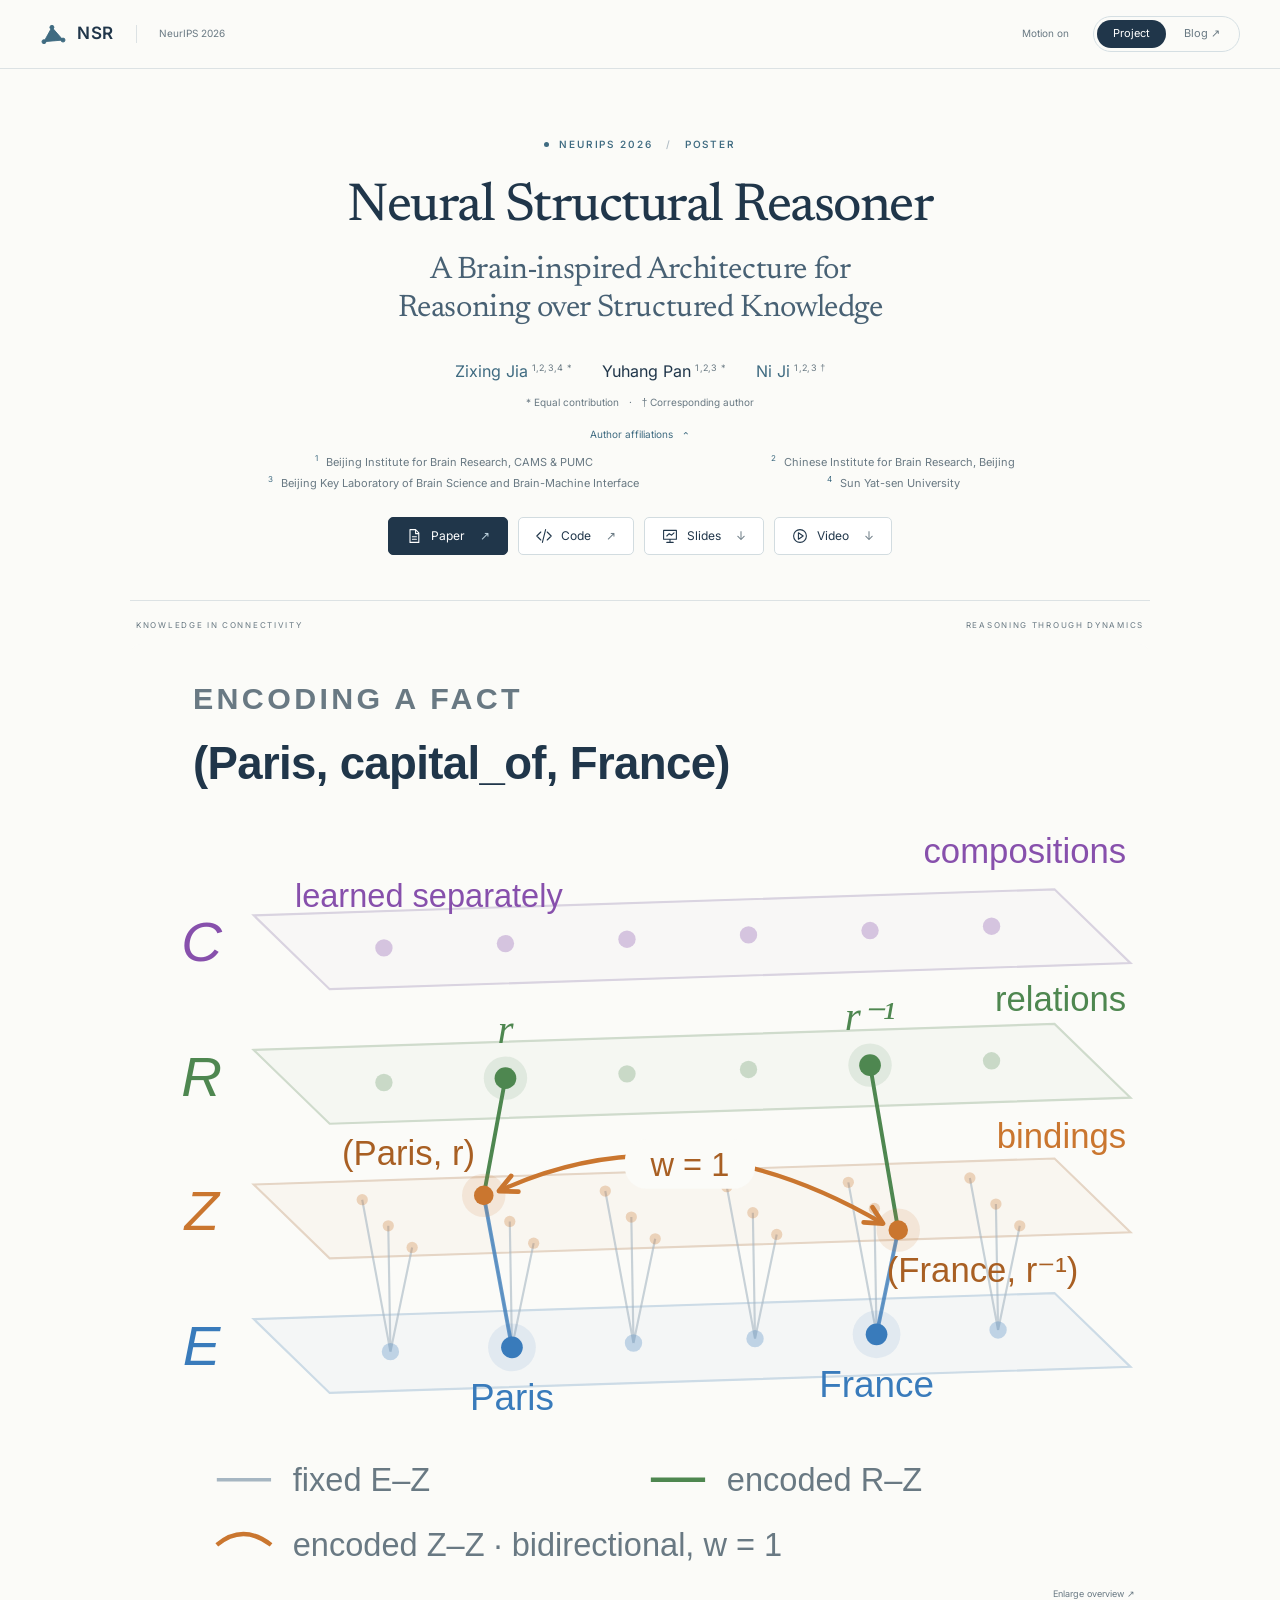
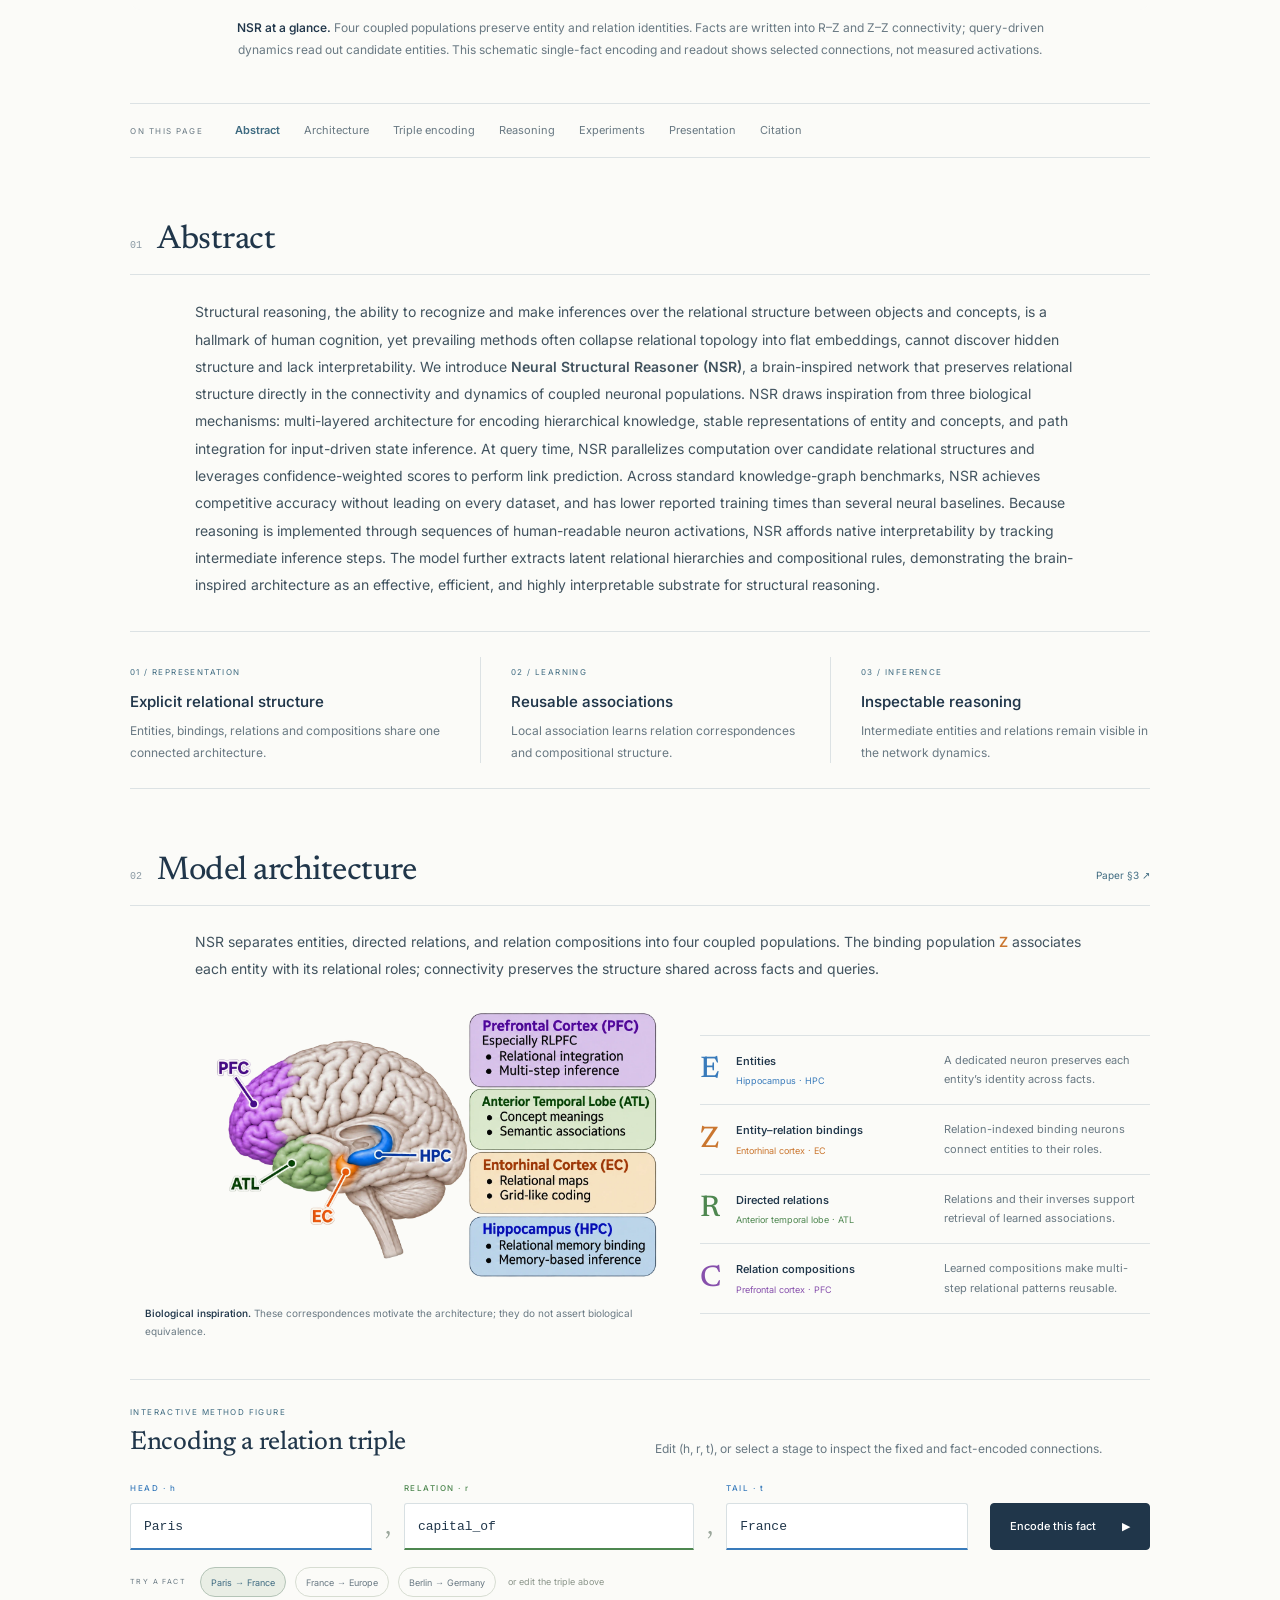
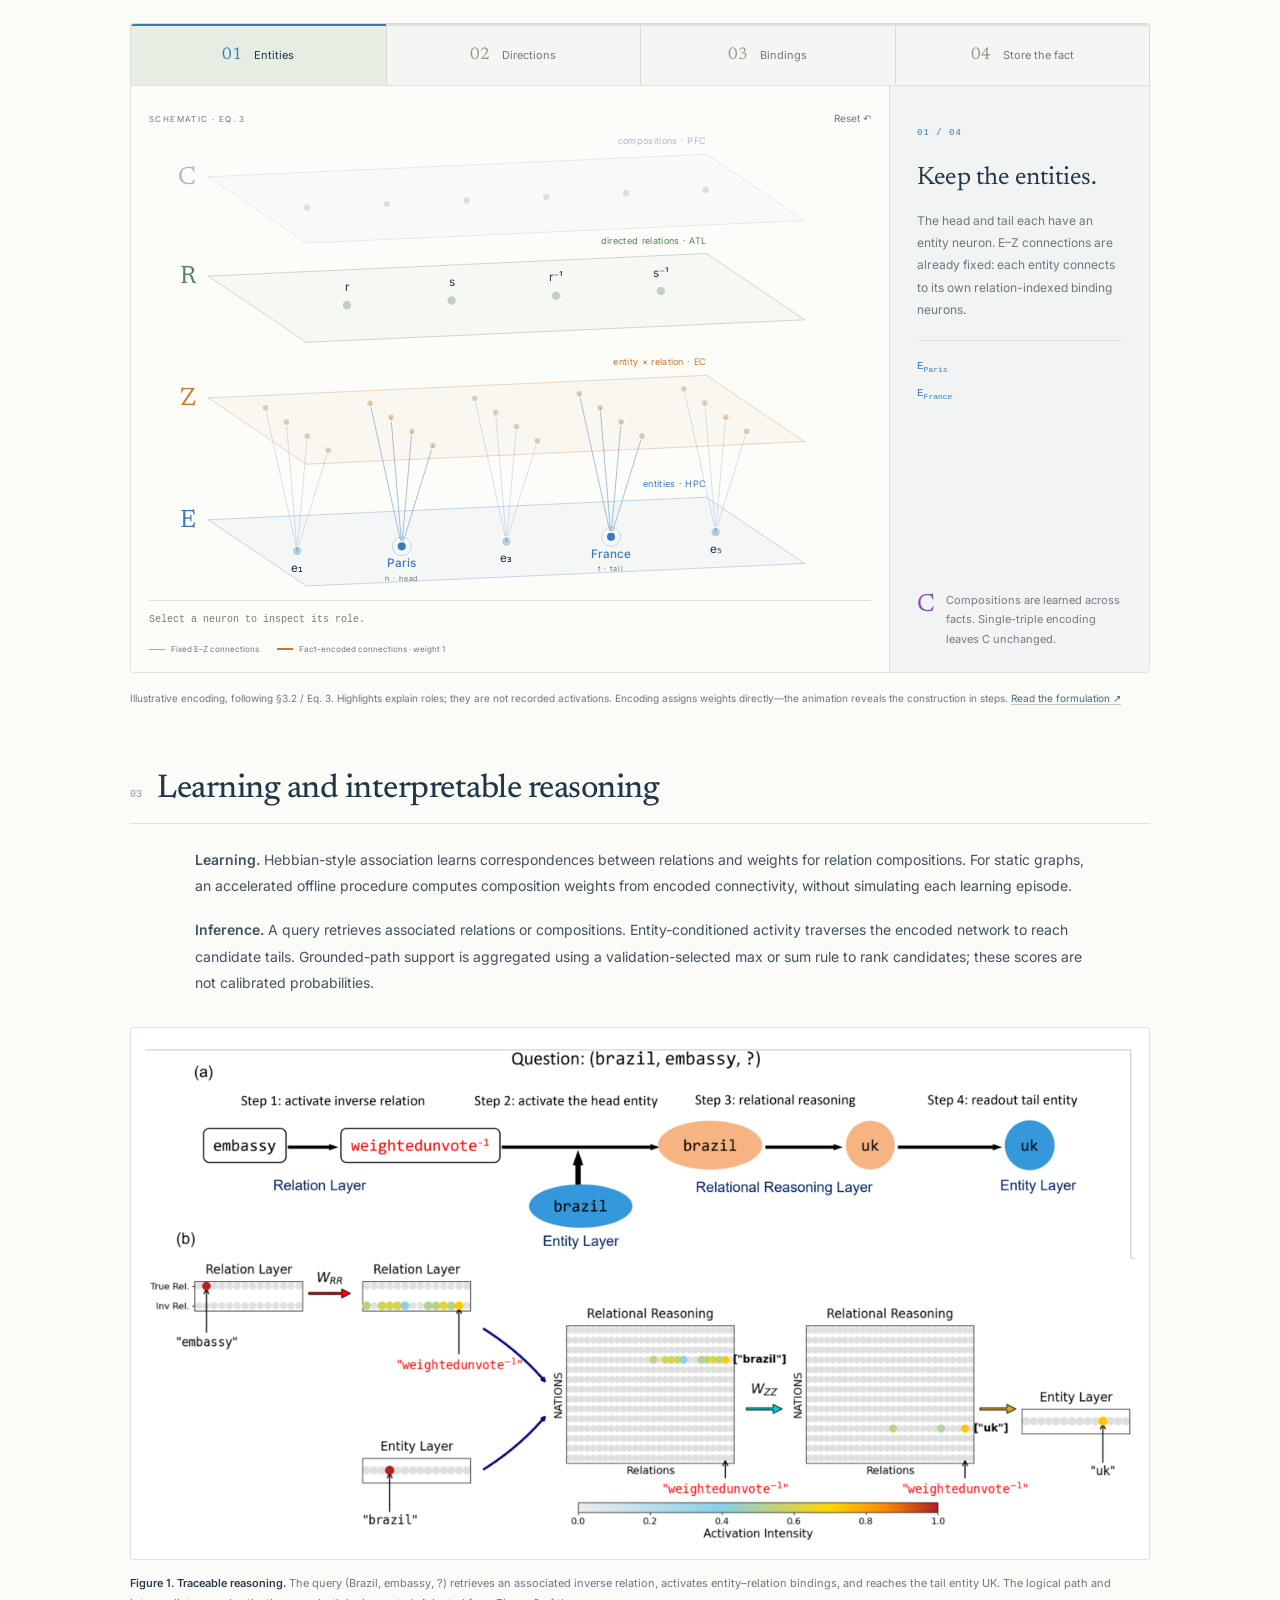
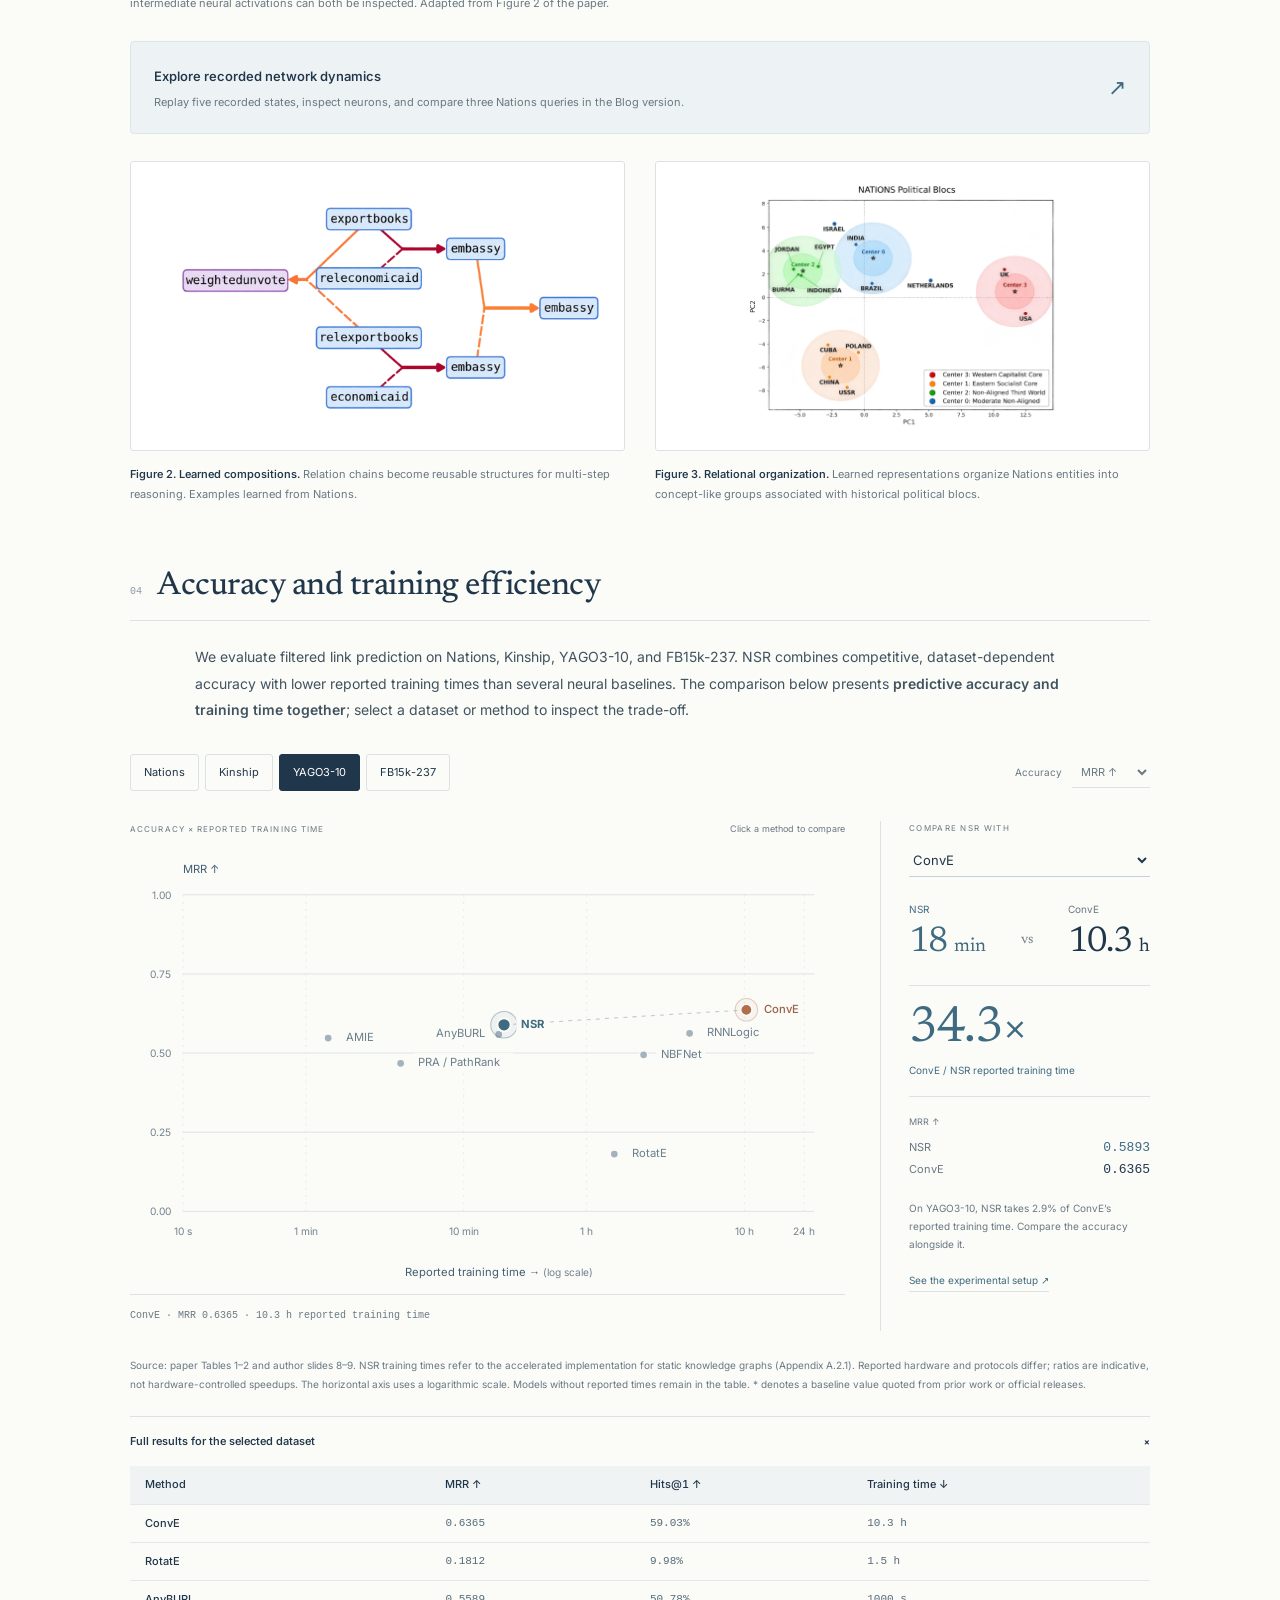
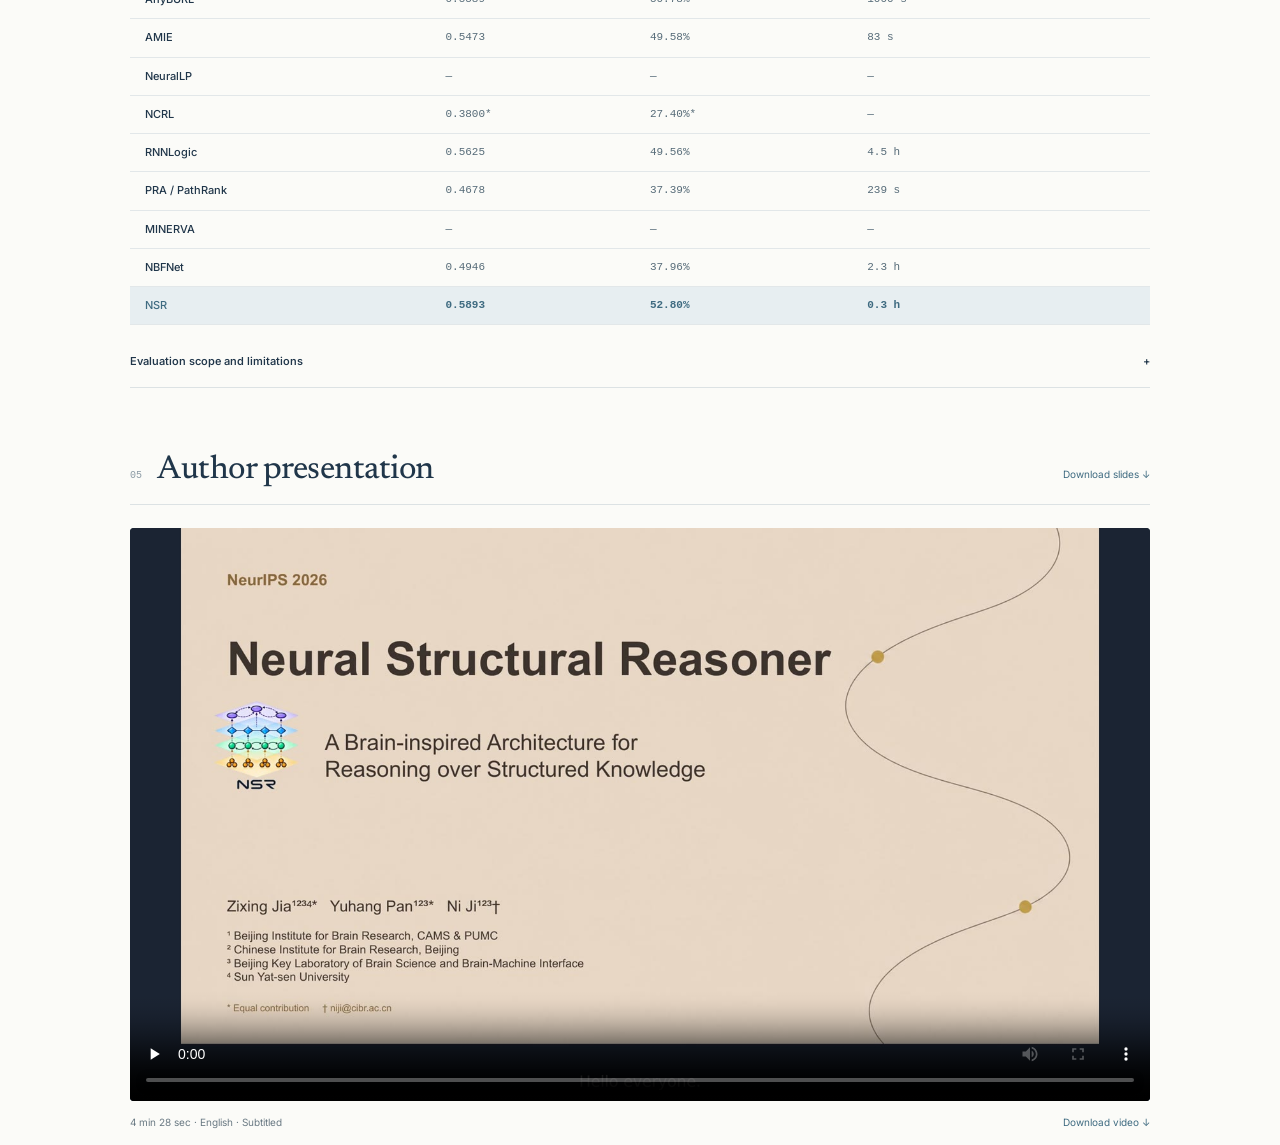
==== project/index.html @ c3fb1a45 "Add academic Project version alongside interactive Blog" ====
<!doctype html>
<html lang="en">
<head>
  <meta charset="utf-8">
  <meta name="viewport" content="width=device-width, initial-scale=1">
  <meta name="theme-color" content="#fbfbf8">
  <title>Neural Structural Reasoner | NeurIPS 2026</title>
  <meta name="description" content="NSR: a brain-inspired architecture for reasoning over structured knowledge. Explicit relational connectivity, interpretable neural dynamics, and efficient learning. NeurIPS 2026.">
  <link rel="canonical" href="https://horserunningwild.github.io/NSR/project/">
  <meta property="og:title" content="Neural Structural Reasoner | NeurIPS 2026">
  <meta property="og:description" content="A brain-inspired architecture for reasoning over structured knowledge. Paper, method, experiments, and an interactive encoding demonstration.">
  <meta property="og:url" content="https://horserunningwild.github.io/NSR/project/">
  <meta property="og:type" content="website">
  <meta property="og:image" content="https://horserunningwild.github.io/NSR/assets/social.png">
  <meta name="twitter:card" content="summary_large_image">
  <meta name="citation_title" content="Neural Structural Reasoner: A Brain-inspired Architecture for Reasoning over Structured Knowledge">
  <meta name="citation_author" content="Jia, Zixing"><meta name="citation_author" content="Pan, Yuhang"><meta name="citation_author" content="Ji, Ni">
  <meta name="citation_publication_date" content="2026"><meta name="citation_pdf_url" content="https://arxiv.org/pdf/2609.36620">
  <link rel="icon" href="../assets/favicon.svg" type="image/svg+xml">
  <link rel="preload" href="../assets/newsreader-latin.woff2" as="font" type="font/woff2" crossorigin>
  <link rel="stylesheet" href="../encoding.css?v=20261114-1">
  <link rel="stylesheet" href="project.css?v=20261114-3">
  <script defer src="project.js?v=20261114-3"></script>
  <script defer src="../encoding.js?v=20261114-1"></script>
  <script defer src="../benchmarks.js?v=20261114-3"></script>
</head>
<body>
  <a class="skip-link" href="#abstract">Skip to content</a>
  <header class="topbar"><div class="topbar-inner">
    <a class="wordmark" href="#top" aria-label="NSR project — back to top"><svg viewBox="0 0 34 28" aria-hidden="true"><path d="M5 23L15 5L29 21L5 23M15 5L18 22"/><circle cx="5" cy="23" r="2.5"/><circle cx="15" cy="5" r="2.5"/><circle cx="29" cy="21" r="2.5"/></svg>NSR<span>NeurIPS 2026</span></a>
    <div class="topbar-right"><button type="button" id="motion-toggle" aria-pressed="false" aria-label="Pause demonstration autoplay">Motion on</button><nav class="version-switch" aria-label="Page version"><a href="./" aria-current="page">Project</a><a href="../">Blog ↗</a></nav></div>
  </div></header>
  <main id="top" class="paper">
    <section class="paper-header" aria-labelledby="paper-title">
      <p class="venue"><span class="venue-dot"></span> NEURIPS 2026 <span class="venue-divider">/</span> POSTER</p>
      <h1 id="paper-title">Neural Structural Reasoner<span>A Brain-inspired Architecture for<br class="desktop-break"> Reasoning over Structured Knowledge</span></h1>
      <div class="authors"><a href="https://horserunningwild.github.io/" target="_blank" rel="noopener">Zixing Jia<sup>1,2,3,4 *</sup></a><span>Yuhang Pan<sup>1,2,3 *</sup></span><a href="https://cibr.ac.cn/teamDetail/cibrTeamteam/7eaf96c5b298444b84328680fb1b7a15/Ni%20Ji" target="_blank" rel="noopener">Ni Ji<sup>1,2,3 †</sup></a></div>
      <p class="author-notes">* Equal contribution <span>·</span> † Corresponding author</p>
      <details class="affiliations" open><summary>Author affiliations <span aria-hidden="true">⌄</span></summary><div class="affiliation-list"><p><sup>1</sup> Beijing Institute for Brain Research, CAMS &amp; PUMC</p><p><sup>2</sup> Chinese Institute for Brain Research, Beijing</p><p><sup>3</sup> Beijing Key Laboratory of Brain Science and Brain-Machine Interface</p><p><sup>4</sup> Sun Yat-sen University</p></div></details>
      <div class="paper-resources"><a class="resource primary" href="https://arxiv.org/abs/2609.36620" target="_blank" rel="noopener"><svg viewBox="0 0 20 20" aria-hidden="true"><path d="M5 2h7l4 4v12H5zM12 2v5h4M8 11h5M8 14h5"/></svg>Paper <span>↗</span></a><a class="resource" href="https://github.com/navbrainlab/Neural-Structural-Reasoner-NSR" target="_blank" rel="noopener"><svg viewBox="0 0 20 20" aria-hidden="true"><path d="M6 5l-5 5 5 5M14 5l5 5-5 5M12 2L8 18"/></svg>Code <span>↗</span></a><a class="resource" href="../assets/neurips-slides.pptx" download><svg viewBox="0 0 20 20" aria-hidden="true"><path d="M2 3h16v11H2zM10 14v4M6 18h8M6 10l3-3 3 2 3-3"/></svg>Slides <span>↓</span></a><a class="resource" href="#presentation"><svg viewBox="0 0 20 20" aria-hidden="true"><circle cx="10" cy="10" r="8"/><path d="M8 6l6 4-6 4z"/></svg>Video <span>↓</span></a></div>
    </section>
    <figure class="overview-figure"><div class="overview-heading"><span>KNOWLEDGE IN CONNECTIVITY</span><span>REASONING THROUGH DYNAMICS</span></div><a class="overview-enlarge" href="overview.svg" data-figure="overview.svg" data-caption="NSR overview · Schematic single-fact encoding and readout" aria-label="Enlarge the NSR overview"><picture><source media="(max-width:560px)" srcset="overview-mobile.svg" width="470" height="445"><img src="overview.svg" width="1080" height="428" alt="NSR overview: a relation triple is encoded as connections between entity–relation bindings; four neural populations support learning and query-driven reasoning."></picture><span aria-hidden="true">Enlarge overview ↗</span></a><figcaption><b>NSR at a glance.</b> Four coupled populations preserve entity and relation identities. Facts are written into R–Z and Z–Z connectivity; query-driven dynamics read out candidate entities. This schematic single-fact encoding and readout shows selected connections, not measured activations.</figcaption></figure>
    <nav class="contents" aria-label="On this page"><span>ON THIS PAGE</span><a href="#abstract">Abstract</a><a href="#method">Architecture</a><a href="#encoding">Triple encoding</a><a href="#reasoning">Reasoning</a><a href="#results">Experiments</a><a href="#presentation">Presentation</a><a href="#citation">Citation</a></nav>
    <section id="abstract" class="paper-section abstract-section" aria-labelledby="abstract-title"><div class="section-heading"><span>01</span><h2 id="abstract-title">Abstract</h2></div><div class="prose abstract-text"><p>Structural reasoning, the ability to recognize and make inferences over the relational structure between objects and concepts, is a hallmark of human cognition, yet prevailing methods often collapse relational topology into flat embeddings, cannot discover hidden structure and lack interpretability. We introduce <strong>Neural Structural Reasoner (NSR)</strong>, a brain-inspired network that preserves relational structure directly in the connectivity and dynamics of coupled neuronal populations. NSR draws inspiration from three biological mechanisms: multi-layered architecture for encoding hierarchical knowledge, stable representations of entity and concepts, and path integration for input-driven state inference. At query time, NSR parallelizes computation over candidate relational structures and leverages confidence-weighted scores to perform link prediction. Across standard knowledge-graph benchmarks, NSR achieves competitive accuracy without leading on every dataset, and has lower reported training times than several neural baselines. Because reasoning is implemented through sequences of human-readable neuron activations, NSR affords native interpretability by tracking intermediate inference steps. The model further extracts latent relational hierarchies and compositional rules, demonstrating the brain-inspired architecture as an effective, efficient, and highly interpretable substrate for structural reasoning.</p></div>
    <div class="contributions"><div><span>01 / REPRESENTATION</span><h3>Explicit relational structure</h3><p>Entities, bindings, relations and compositions share one connected architecture.</p></div><div><span>02 / LEARNING</span><h3>Reusable associations</h3><p>Local association learns relation correspondences and compositional structure.</p></div><div><span>03 / INFERENCE</span><h3>Inspectable reasoning</h3><p>Intermediate entities and relations remain visible in the network dynamics.</p></div></div></section>
    <section id="method" class="paper-section" aria-labelledby="method-title"><div class="section-heading"><span>02</span><h2 id="method-title">Model architecture</h2><a class="section-reference" href="https://arxiv.org/abs/2609.36620" target="_blank" rel="noopener">Paper §3 ↗</a></div><div class="prose"><p>NSR separates entities, directed relations, and relation compositions into four coupled populations. The binding population <span class="pop-inline z">Z</span> associates each entity with its relational roles; connectivity preserves the structure shared across facts and queries.</p></div>
    <div class="architecture-overview"><figure class="brain-figure"><img src="../assets/brain-regions.webp?v=20261114-2" alt="Brain regions inspiring NSR: PFC, ATL, EC and HPC, with their roles in integration, semantic associations, relational maps and relational memory." width="1725" height="912" loading="lazy"><figcaption><b>Biological inspiration.</b> These correspondences motivate the architecture; they do not assert biological equivalence.</figcaption></figure><dl class="populations"><div class="population e"><dt><b>E</b><span>Entities<small>Hippocampus · HPC</small></span></dt><dd>A dedicated neuron preserves each entity’s identity across facts.</dd></div><div class="population z"><dt><b>Z</b><span>Entity–relation bindings<small>Entorhinal cortex · EC</small></span></dt><dd>Relation-indexed binding neurons connect entities to their roles.</dd></div><div class="population r"><dt><b>R</b><span>Directed relations<small>Anterior temporal lobe · ATL</small></span></dt><dd>Relations and their inverses support retrieval of learned associations.</dd></div><div class="population c"><dt><b>C</b><span>Relation compositions<small>Prefrontal cortex · PFC</small></span></dt><dd>Learned compositions make multi-step relational patterns reusable.</dd></div></dl></div>
      <div class="encoding-lab" id="encoding" role="region" aria-labelledby="encoding-title">
        <div class="encoding-heading"><div><span class="eyebrow">INTERACTIVE METHOD FIGURE</span><h3 id="encoding-title">Encoding a relation triple</h3></div><p>Edit (h, r, t), or select a stage to inspect the fixed and fact-encoded connections.</p></div>
        <form id="encoding-form" class="encoding-form">
          <div class="encoding-triple-inputs"><label for="encoding-head"><span>HEAD · h</span><input id="encoding-head" name="head" value="Paris" maxlength="28" required autocomplete="off" spellcheck="false"></label><span class="encoding-comma" aria-hidden="true">,</span><label for="encoding-relation"><span>RELATION · r</span><input id="encoding-relation" name="relation" value="capital_of" maxlength="28" required autocomplete="off" spellcheck="false"></label><span class="encoding-comma" aria-hidden="true">,</span><label for="encoding-tail"><span>TAIL · t</span><input id="encoding-tail" name="tail" value="France" maxlength="28" required autocomplete="off" spellcheck="false"></label></div>
          <button type="submit" id="encoding-play" class="button primary">Encode this fact <span aria-hidden="true">▶</span></button>
        </form>
        <div class="encoding-examples"><span>TRY A FACT</span><button type="button" data-encoding-example="0" aria-pressed="true">Paris → France</button><button type="button" data-encoding-example="1" aria-pressed="false">France → Europe</button><button type="button" data-encoding-example="2" aria-pressed="false">Berlin → Germany</button><span class="encoding-example-note">or edit the triple above</span></div>
        <div class="encoding-steps" role="group" aria-label="Encoding stages"><button type="button" data-encoding-step="0" aria-current="step"><span>01</span>Entities</button><button type="button" data-encoding-step="1"><span>02</span>Directions</button><button type="button" data-encoding-step="2"><span>03</span>Bindings</button><button type="button" data-encoding-step="3"><span>04</span>Store the fact</button></div>
        <div class="encoding-workspace">
          <div class="encoding-figure">
            <div class="encoding-figure-top"><span>SCHEMATIC · EQ. 3</span><button type="button" id="encoding-reset" aria-label="Reset the triple encoding demonstration">Reset ↶</button></div>
            <svg id="encoding-svg" viewBox="0 0 800 500" role="group" aria-label="An illustrative NSR circuit encoding a triple across E, R and Z. Select a node to inspect its role."></svg>
            <div class="encoding-inspector" id="encoding-inspector" role="status">Select a neuron to inspect its role.</div>
            <div class="encoding-legend"><span><i class="encoding-line fixed"></i>Fixed E–Z connections</span><span><i class="encoding-line written"></i>Fact-encoded connections · weight 1</span></div>
          </div>
          <div class="encoding-story">
            <div class="encoding-narration" aria-live="polite" aria-atomic="true"><span class="encoding-step-number" id="encoding-number">01 / 04</span><h4 id="encoding-step-title">Keep the entities.</h4><p id="encoding-description">The head and tail each have an entity neuron. E–Z connections are already fixed: each entity connects to its own relation-indexed binding neurons.</p><div class="encoding-notation" id="encoding-notation"></div></div>
            <div class="encoding-receipt" id="encoding-receipt"><span class="small-label">THE SAME FACT, IN REVERSE</span><p id="encoding-inverse"></p><small>r⁻¹ is the inverse direction of r.</small></div>
            <p class="encoding-c-note"><b>C</b><span>Compositions are learned across facts. Single-triple encoding leaves C unchanged.</span></p>
          </div>
        </div>
        <p class="encoding-footnote">Illustrative encoding, following §3.2 / Eq. 3. Highlights explain roles; they are not recorded activations. Encoding assigns weights directly—the animation reveals the construction in steps. <a href="https://arxiv.org/abs/2609.36620" target="_blank" rel="noopener">Read the formulation ↗</a></p>
      </div>
    </section>
    <section id="reasoning" class="paper-section" aria-labelledby="reasoning-title"><div class="section-heading"><span>03</span><h2 id="reasoning-title">Learning and interpretable reasoning</h2></div><div class="prose"><p><strong>Learning.</strong> Hebbian-style association learns correspondences between relations and weights for relation compositions. For static graphs, an accelerated offline procedure computes composition weights from encoded connectivity, without simulating each learning episode.</p><p><strong>Inference.</strong> A query retrieves associated relations or compositions. Entity-conditioned activity traverses the encoded network to reach candidate tails. Grounded-path support is aggregated using a validation-selected max or sum rule to rank candidates; these scores are not calibrated probabilities.</p></div>
    <figure class="research-figure"><a class="figure-enlarge" href="../assets/paper-reasoning.png" data-figure="../assets/paper-reasoning.png" data-caption="Traceable reasoning in NSR · Figure 2 of the paper" aria-label="Enlarge the traceable reasoning figure"><img src="../assets/paper-reasoning.png" alt="Query Brazil, embassy, unknown: relation activity retrieves weightedunvote inverse; the Brazil entity activates bindings, activity propagates through Z, and the UK entity is read out. The figure shows the logical path and neuronal activations." width="1188" height="604" loading="lazy"><span aria-hidden="true">Enlarge ↗</span></a><figcaption><b>Figure 1. Traceable reasoning.</b> The query (Brazil, embassy, ?) retrieves an associated inverse relation, activates entity–relation bindings, and reaches the tail entity UK. The logical path and intermediate neural activations can both be inspected. Adapted from Figure 2 of the paper.</figcaption></figure>
    <a class="demo-link" href="../#reasoning"><span><b>Explore recorded network dynamics</b><small>Replay five recorded states, inspect neurons, and compare three Nations queries in the Blog version.</small></span><span aria-hidden="true">↗</span></a>
    <div class="findings-grid"><figure class="research-figure"><a class="figure-enlarge" href="../assets/composition-rules.webp" data-figure="../assets/composition-rules.webp" data-caption="Learned relation compositions · Nations" aria-label="Enlarge learned relation compositions"><img src="../assets/composition-rules.webp" width="720" height="450" loading="lazy" alt="Learned Nations relation compositions involving exportbooks, releconomicaid, relexportbooks, economicaid and embassy."><span aria-hidden="true">Enlarge ↗</span></a><figcaption><b>Figure 2. Learned compositions.</b> Relation chains become reusable structures for multi-step reasoning. Examples learned from Nations.</figcaption></figure><figure class="research-figure"><a class="figure-enlarge" href="../assets/nations-clusters.webp" data-figure="../assets/nations-clusters.webp" data-caption="Learned relational organization · Nations" aria-label="Enlarge learned relational organization"><img src="../assets/nations-clusters.webp" width="720" height="450" loading="lazy" alt="Projection of learned Nations representations, with concept-like clusters associated with historical political blocs."><span aria-hidden="true">Enlarge ↗</span></a><figcaption><b>Figure 3. Relational organization.</b> Learned representations organize Nations entities into concept-like groups associated with historical political blocs.</figcaption></figure></div></section>
    <section id="results" class="paper-section" aria-labelledby="results-title"><div class="section-heading"><span>04</span><h2 id="results-title">Accuracy and training efficiency</h2></div><div class="prose"><p>We evaluate filtered link prediction on Nations, Kinship, YAGO3-10, and FB15k-237. NSR combines competitive, dataset-dependent accuracy with lower reported training times than several neural baselines. The comparison below presents <strong>predictive accuracy and training time together</strong>; select a dataset or method to inspect the trade-off.</p></div>
      <div class="results-toolbar"><div class="dataset-tabs" role="group" aria-label="Benchmark dataset"><button type="button" data-dataset="Nations" aria-pressed="false">Nations</button><button type="button" data-dataset="Kinship" aria-pressed="false">Kinship</button><button type="button" data-dataset="YAGO3-10" aria-pressed="true">YAGO3-10</button><button type="button" data-dataset="FB15k-237" aria-pressed="false">FB15k-237</button></div><label class="metric-label">Accuracy <select id="metric-select"><option value="mrr">MRR ↑</option><option value="hits">Hits@1 ↑</option></select></label></div>
      <div class="efficiency-layout">
        <div class="efficiency-plot">
          <div class="plot-heading"><span>ACCURACY × REPORTED TRAINING TIME</span><span>Click a method to compare</span></div>
          <div id="benchmark-chart" class="benchmark-chart"></div>
          <div class="plot-readout" id="plot-readout" aria-live="polite"></div>
        </div>
        <aside class="efficiency-summary">
          <label class="compare-label" for="compare-select">COMPARE NSR WITH <select id="compare-select"></select></label>
          <div id="comparison-summary" aria-live="polite">
            <div class="time-pair"><div><span>NSR</span><strong id="nsr-time">18 <small>min</small></strong></div><span class="time-versus">vs</span><div><span id="baseline-name">ConvE</span><strong id="baseline-time">10.3 <small>h</small></strong></div></div>
            <div class="time-ratio"><strong id="time-ratio">34.3×</strong><p id="ratio-description">shorter reported training time<br>than ConvE on YAGO3-10</p></div>
            <div class="accuracy-pair"><span id="accuracy-label">MRR ↑</span><p><b>NSR</b><strong id="nsr-accuracy">0.5893</strong></p><p><b id="comparison-name">ConvE</b><strong id="baseline-accuracy">0.6365</strong></p></div>
            <p class="comparison-context" id="result-context"></p>
          </div>
          <a class="text-link" href="https://arxiv.org/abs/2609.36620" target="_blank" rel="noopener">See the experimental setup ↗</a>
        </aside>
      </div>
      <p class="figure-note">Source: paper Tables 1–2 and author slides 8–9. NSR training times refer to the accelerated implementation for static knowledge graphs (Appendix A.2.1). Reported hardware and protocols differ; ratios are indicative, not hardware-controlled speedups. The horizontal axis uses a logarithmic scale. Models without reported times remain in the table. * denotes a baseline value quoted from prior work or official releases.</p>
      <details class="data-table-details" open><summary>Full results for the selected dataset <span aria-hidden="true">+</span></summary><div class="table-scroll" id="benchmark-table"></div></details>
    <details class="evaluation-notes"><summary>Evaluation scope and limitations <span aria-hidden="true">+</span></summary><p>NSR does not achieve the highest accuracy on these benchmarks, and its training time is not the lowest for every dataset or comparison. Evaluation uses discrete, symbolically specified knowledge graphs. Generalization to noisy, temporal, or perceptual inputs remains open; longer relation chains also pose scaling challenges. See the paper for experimental protocols, implementation details and limitations.</p></details></section>
    <section id="presentation" class="paper-section" aria-labelledby="presentation-title"><div class="section-heading"><span>05</span><h2 id="presentation-title">Author presentation</h2><a class="section-reference" href="../assets/neurips-slides.pptx" download>Download slides ↓</a></div><video id="author-video" controls playsinline preload="none" poster="../assets/talk-poster.jpg" aria-label="NeurIPS author talk in English with burned-in subtitles"><source src="../assets/author-talk.mp4" type='video/mp4; codecs="avc1.640028, mp4a.40.2"'><source src="../assets/author-talk.webm" type='video/webm; codecs="vp9, opus"'>Your browser does not support embedded video. <a href="../assets/author-talk.mp4">Download the author talk.</a></video><div class="video-caption"><span>4 min 28 sec · English · Subtitled</span><a href="../assets/author-talk.mp4" download>Download video ↓</a></div></section>
    <section id="citation" class="paper-section citation-section" aria-labelledby="citation-title"><div class="section-heading"><span>06</span><h2 id="citation-title">Citation</h2><button type="button" id="copy-citation">Copy BibTeX <span aria-hidden="true">⧉</span></button></div><pre id="citation-text">@misc{jia2026neuralstructuralreasoner,
  title={Neural Structural Reasoner: A Brain-inspired Architecture
         for Reasoning over Structured Knowledge},
  author={Zixing Jia and Yuhang Pan and Ni Ji},
  year={2026},
  eprint={2609.36620},
  archivePrefix={arXiv},
  primaryClass={cs.AI},
  url={https://arxiv.org/abs/2609.36620}
}</pre><p id="copy-status" class="sr-only" aria-live="polite"></p></section>
  </main>
  <footer class="paper-footer"><div><a class="footer-name" href="#top">Neural Structural Reasoner</a><span>NeurIPS 2026</span></div><nav aria-label="Footer links"><a href="./" aria-current="page">Project</a><a href="../">Interactive Blog ↗</a><a href="https://github.com/HorseRunningWild/NSR" target="_blank" rel="noopener">Page source ↗</a></nav></footer>
  <dialog id="figure-dialog"><div class="figure-dialog-head"><span id="figure-dialog-title"></span><button type="button" id="close-figure" aria-label="Close enlarged figure">Close ×</button></div><img id="figure-dialog-image" alt=""></dialog>
  <noscript><p class="noscript-note">Interactive figures require JavaScript. The paper, figures, slides and presentation are available through the links above.</p></noscript>
</body>
</html>
---- encoding.css ----
/* One explicit triple, traced into the connections that represent it. */
.encoding-lab {
  margin-top: 76px;
  padding-top: 37px;
  border-top: 1px solid var(--line);
}
.encoding-heading {
  display: grid;
  grid-template-columns: 1fr 1fr;
  gap: 56px;
  align-items: end;
  margin-bottom: 29px;
}
.encoding-heading .eyebrow {
  display: block;
  color: var(--teal);
  font-size: 9px;
  letter-spacing: 1.6px;
  margin-bottom: 13px;
}
.encoding-heading h3 {
  font-size: clamp(30px, 3vw, 41px);
  letter-spacing: -.9px;
}
.encoding-heading > p {
  max-width: 460px;
  font-size: 13px;
  line-height: 1.85;
  color: var(--muted);
}
.encoding-form {
  display: flex;
  align-items: stretch;
  gap: 22px;
}
.encoding-triple-inputs {
  display: grid;
  grid-template-columns: minmax(0, 1fr) 8px minmax(0, 1.2fr) 8px minmax(0, 1fr);
  align-items: end;
  gap: 12px;
  flex: 1;
  min-width: 0;
}
.encoding-triple-inputs label {
  display: block;
  min-width: 0;
  --field-color: var(--population-E);
}
.encoding-triple-inputs label[for="encoding-relation"] { --field-color: var(--population-R); }
.encoding-triple-inputs label > span {
  display: block;
  color: var(--field-color);
  font-size: 8px;
  font-weight: 500;
  letter-spacing: 1.5px;
  margin-bottom: 8px;
}
.encoding-triple-inputs input {
  width: 100%;
  min-width: 0;
  height: 47px;
  border: 1px solid #d7dcd2;
  border-bottom: 2px solid var(--field-color);
  border-radius: 3px 3px 0 0;
  padding: 10px 13px;
  font: 13px/1.4 var(--mono);
  background: #fffefa80;
  color: var(--ink);
  transition: border-color .2s, background .2s;
}
.encoding-triple-inputs input:hover { background: #fffefa; }
.encoding-triple-inputs input:focus-visible {
  outline: 2px solid var(--field-color);
  outline-offset: 3px;
  background: #fffefa;
}
.encoding-comma {
  color: #9ba79c;
  font: 26px var(--serif);
  align-self: end;
  padding-bottom: 9px;
  text-align: center;
}
.encoding-form > .button {
  flex-shrink: 0;
  align-self: end;
  min-height: 47px;
  font-size: 11px;
  padding-inline: 19px;
  gap: 26px;
}
.encoding-examples {
  display: flex;
  gap: 9px;
  flex-wrap: wrap;
  align-items: center;
  margin: 17px 0 26px;
}
.encoding-examples > span:first-child {
  color: var(--muted);
  font-size: 7px;
  letter-spacing: 1.4px;
  margin-right: 5px;
}
.encoding-examples button {
  padding: 5px 10px;
  border: 1px solid #d7ddd2;
  border-radius: 20px;
  background: transparent;
  color: var(--muted);
  font-size: 9px;
  line-height: 1.7;
  transition: background .2s, border-color .2s;
}
.encoding-examples button:hover,
.encoding-examples button[aria-pressed="true"] {
  background: #e9eee5;
  border-color: #b4c4b7;
  color: var(--teal);
}
.encoding-example-note { color: #8b958a; font-size: 9px; margin-left: 3px; }
.encoding-workspace {
  display: grid;
  grid-template-columns: minmax(0, 1fr) 285px;
  border: 1px solid #d6dcd0;
  border-radius: 0 0 4px 4px;
  background: #f1f2eaa3;
}
.encoding-figure {
  min-width: 0;
  padding: 19px 22px 16px;
  background: radial-gradient(ellipse at 50% 46%, #fffff780 0, transparent 70%);
}
.encoding-figure-top {
  display: flex;
  justify-content: space-between;
  align-items: center;
  gap: 15px;
  color: var(--muted);
  font-size: 8px;
  letter-spacing: 1.4px;
}
.encoding-figure-top button {
  border: 0;
  padding: 5px 0 5px 12px;
  background: transparent;
  font-size: 10px;
  color: var(--muted);
  letter-spacing: 0;
}
.encoding-figure-top button:hover { color: var(--coral); }
#encoding-svg {
  display: block;
  width: 100%;
  height: auto;
  margin: 7px 0 0;
  overflow: visible;
  font-family: var(--sans);
}
.enc-plane { fill: var(--node-color, #a9b5a5); fill-opacity: .035; stroke: var(--node-color, #a9b5a5); stroke-opacity: .32; stroke-width: 1; }
.enc-grid { fill: none; stroke: #b2bda9; stroke-opacity: .24; stroke-width: .65; }
.enc-layer-letter { font: 400 28px var(--serif); fill: var(--node-color, var(--muted)); }
.enc-layer-name { fill: var(--node-color, var(--muted)); font-size: 10px; letter-spacing: .35px; }
.enc-node { cursor: pointer; outline: none; }
.enc-hit { fill: transparent; stroke: transparent; }
.enc-dot { fill: var(--node-color, #8e9f87); fill-opacity: .32; stroke: var(--paper); stroke-width: 1.5; transition: fill-opacity .35s, stroke-width .2s; }
.enc-ring { fill: none; stroke: var(--node-color, var(--teal)); stroke-width: 1; stroke-opacity: 0; transition: stroke-opacity .35s; }
.enc-label, .enc-node-label { font-size: 13px; fill: var(--ink); pointer-events: none; }
.enc-node.is-selected .enc-dot { fill-opacity: 1; stroke-width: 2; }
.enc-node.is-selected .enc-ring { stroke-opacity: .28; }
.enc-node.is-selected .enc-label, .enc-node.is-selected .enc-node-label { fill: var(--node-color, var(--ink)); font-weight: 500; }
.enc-node:hover .enc-ring, .enc-node.is-inspected .enc-ring, .enc-node:focus-visible .enc-ring { stroke-opacity: .9; stroke-width: 1.5; }
.enc-node:hover .enc-dot, .enc-node:focus-visible .enc-dot { fill-opacity: 1; }
.enc-node:focus-visible .enc-hit { stroke: var(--node-color, var(--coral)); stroke-width: 1; stroke-dasharray: 3 3; }
.enc-node.is-muted { opacity: .34; }
.enc-fixed, .enc-rz, .enc-zz {
  fill: none;
  stroke-linecap: round;
  stroke-linejoin: round;
  pointer-events: none;
}
.enc-fixed { stroke: var(--population-E); stroke-opacity: .21; stroke-width: 1.1; }
.enc-fixed.is-visible, .enc-fixed.is-revealed { stroke-opacity: .65; }
.enc-rz { stroke: var(--population-R); stroke-width: 2; opacity: 0; }
.enc-zz { stroke: var(--population-Z); stroke-width: 2.2; opacity: 0; }
.enc-rz.is-visible, .enc-zz.is-visible, .enc-rz.is-revealed, .enc-zz.is-revealed { opacity: 1; }
.enc-rz.is-muted, .enc-zz.is-muted { opacity: .16; }
.enc-weight-label { font: 11px var(--mono); fill: var(--muted); paint-order: stroke; stroke: #f3f4ec; stroke-width: 5px; stroke-linejoin: round; pointer-events: none; }
.enc-binding-label { font: 11px var(--mono); fill: var(--population-Z); paint-order: stroke; stroke: #f3f4ec; stroke-width: 4px; stroke-linejoin: round; pointer-events: none; }
.enc-role-label { font-size: 8px; fill: var(--muted); letter-spacing: 1px; pointer-events: none; }
.encoding-inspector {
  min-height: 43px;
  color: #718071;
  font: 10px/1.7 var(--mono);
  padding: 10px 0 8px;
  border-top: 1px solid #dce1d5;
}
.encoding-legend { display: flex; flex-wrap: wrap; gap: 7px 18px; color: var(--muted); font-size: 8px; line-height: 1.6; }
.encoding-legend > span { display: flex; align-items: center; gap: 6px; }
.encoding-line { display: block; width: 16px; height: 0; border-top: 1px solid var(--population-E); opacity: .6; }
.encoding-line.written { border-top-width: 2px; border-color: var(--population-Z); opacity: 1; }
.encoding-story {
  min-width: 0;
  display: flex;
  flex-direction: column;
  padding: 31px 27px 23px;
  border-left: 1px solid #d6dcd0;
  background: #f8f8f167;
}
.encoding-step-number { color: var(--teal); font: 10px var(--mono); letter-spacing: 1px; }
.encoding-narration h4 { margin: 22px 0 17px; color: var(--ink); font: 400 31px/1.1 var(--serif); letter-spacing: -.5px; }
.encoding-narration > p { color: var(--muted); font-size: 12px; line-height: 1.85; }
.encoding-notation { margin: 19px 0 0; padding-top: 15px; border-top: 1px solid var(--line); font: 11px/1.9 var(--mono); color: var(--teal); overflow-wrap: anywhere; }
.encoding-notation:empty { display: none; }
.encoding-notation sub, .encoding-notation sup { font-size: 8px; }
.encoding-receipt { margin-top: 21px; padding: 16px 0 0; border-top: 1px solid #d8ded1; }
.encoding-receipt[hidden] { display: none; }
.encoding-receipt .small-label { font-size: 7px; letter-spacing: 1.2px; color: var(--muted); }
.encoding-receipt > p { margin: 8px 0 3px; color: var(--population-R); font: 11px/1.9 var(--mono); overflow-wrap: anywhere; }
.encoding-receipt > small { color: var(--muted); font-size: 9px; }
.encoding-c-note { display: flex; gap: 11px; align-items: flex-start; margin-top: auto; padding-top: 30px; color: #80728a; font-size: 10px; line-height: 1.75; }
.encoding-c-note b { font: 400 25px/1.2 var(--serif); color: var(--population-C); }
.encoding-steps { display: grid; grid-template-columns: repeat(4, minmax(0, 1fr)); border: 1px solid #d6dcd0; border-bottom: 0; border-radius: 4px 4px 0 0; overflow: hidden; }
.encoding-steps button { display: flex; gap: 12px; align-items: center; justify-content: center; position: relative; background: transparent; border: 0; border-top: 2px solid transparent; min-height: 61px; padding: 13px 12px; font-size: 11px; color: var(--muted); transition: background .2s, border-color .2s; }
.encoding-steps button + button { border-left: 1px solid #d6dcd0; }
.encoding-steps button > span { font: 17px var(--serif); color: #8c9d89; }
.encoding-steps button:hover { background: #e8ede3; color: var(--teal); }
.encoding-steps button[aria-current="step"] { border-top-color: var(--teal); background: #e6ede2; color: var(--ink); }
.encoding-steps button[aria-current="step"] > span { color: var(--teal); }
.encoding-steps button.is-done { color: var(--teal); }
.encoding-steps button:focus-visible { outline-offset: -5px; }
.encoding-footnote { font-size: 10px; color: var(--muted); line-height: 1.75; max-width: 1050px; margin-top: 16px; }
.encoding-footnote a { border-bottom: 1px solid #c2cec1; white-space: nowrap; color: var(--teal); }
.encoding-footnote a:hover { color: var(--coral); border-color: var(--coral); }
@media (prefers-reduced-motion: no-preference) {
  body:not(.motion-paused) .enc-write.is-visible,
  body:not(.motion-paused) .enc-write.is-revealed {
    stroke-dasharray: 1;
    animation: enc-write .8s cubic-bezier(.25, .1, .25, 1) both;
  }
}
@keyframes enc-write { from { stroke-dashoffset: 1; } to { stroke-dashoffset: 0; } }
@media (max-width: 1150px) {
  .encoding-heading { gap: 35px; }
  .encoding-workspace { grid-template-columns: minmax(0, 1fr) 255px; }
  .encoding-story { padding: 25px 22px 20px; }
  .encoding-figure { padding-inline: 17px; }
  .encoding-form { gap: 17px; }
  .encoding-triple-inputs { gap: 8px; }
  .encoding-form > .button { gap: 17px; padding-inline: 15px; }
}
@media (max-width: 850px) {
  .encoding-lab { margin-top: 53px; padding-top: 30px; }
  .encoding-heading { gap: 30px; }
  .encoding-heading > p { font-size: 12px; }
  .encoding-workspace { grid-template-columns: 1fr; }
  .encoding-figure { padding: 18px 22px 16px; }
  #encoding-svg { max-height: 440px; }
  .encoding-story { border-left: 0; border-top: 1px solid #d6dcd0; padding: 23px 25px; display: grid; grid-template-columns: minmax(0, 1fr) 200px; gap: 18px 30px; }
  .encoding-narration { grid-row: 1 / 3; }
  .encoding-narration h4 { font-size: 30px; margin: 10px 0 11px; }
  .encoding-narration > p { max-width: 490px; }
  .encoding-receipt { margin-top: 0; padding-top: 5px; border: 0; }
  .encoding-c-note { margin-top: 0; padding-top: 0; grid-column: 2; }
  .encoding-form { flex-wrap: wrap; gap: 12px; }
  .encoding-triple-inputs { flex-basis: 100%; }
  .encoding-form > .button { min-height: 40px; padding-block: 9px; margin-left: auto; }
  .encoding-examples { margin-top: 14px; }
}
@media (max-width: 600px) {
  .encoding-lab { margin-top: 39px; padding-top: 28px; }
  .encoding-heading { grid-template-columns: 1fr; gap: 15px; margin-bottom: 22px; }
  .encoding-heading .eyebrow { font-size: 8px; margin-bottom: 10px; letter-spacing: 1.3px; }
  .encoding-heading h3 { font-size: 32px; }
  .encoding-heading > p { font-size: 11px; line-height: 1.8; }
  .encoding-triple-inputs { grid-template-columns: minmax(0, 1fr) minmax(0, 1.15fr) minmax(0, 1fr); gap: 8px; }
  .encoding-comma { display: none; }
  .encoding-triple-inputs label > span { font-size: 7px; letter-spacing: .7px; margin-bottom: 7px; }
  .encoding-triple-inputs input { font-size: 11px; padding-inline: 8px; height: 43px; }
  .encoding-form > .button { font-size: 10px; min-height: 42px; gap: 24px; }
  .encoding-examples { gap: 7px; margin-bottom: 20px; }
  .encoding-examples > span:first-child { font-size: 6px; letter-spacing: .7px; margin-right: 1px; }
  .encoding-examples button { font-size: 8px; padding: 5px 8px; min-height: 29px; }
  .encoding-example-note { display: none; }
  .encoding-figure { padding: 12px 11px 14px; }
  .encoding-figure-top { font-size: 6px; letter-spacing: 1px; }
  .encoding-figure-top button { font-size: 9px; }
  #encoding-svg { margin-top: 5px; max-height: none; }
  .enc-layer-letter { font-size: 26px; }
  .enc-layer-name { font-size: 11px; }
  .enc-node-label, .enc-label { font-size: 14px; }
  .enc-binding-label { font-size: 12px; }
  .enc-weight-label { font-size: 12px; }
  .encoding-inspector { font-size: 8px; min-height: 41px; padding-top: 10px; }
  .encoding-legend { gap: 5px 13px; font-size: 7px; }
  .encoding-line { width: 12px; }
  .encoding-story { display: block; padding: 20px 18px 18px; }
  .encoding-step-number { font-size: 9px; }
  .encoding-narration h4 { font-size: 29px; margin: 10px 0; }
  .encoding-narration > p { font-size: 11px; line-height: 1.85; }
  .encoding-notation { font-size: 10px; margin-top: 14px; padding-top: 12px; }
  .encoding-receipt { border-top: 1px solid #d8ded1; padding-top: 13px; margin-top: 17px; }
  .encoding-c-note { font-size: 9px; padding-top: 19px; max-width: 350px; }
  .encoding-c-note b { font-size: 22px; }
  .encoding-steps button { min-height: 65px; padding: 9px 5px 11px; flex-direction: column; gap: 5px; font-size: 9px; line-height: 1.2; }
  .encoding-steps button > span { font-size: 17px; }
  .encoding-footnote { font-size: 9px; margin-top: 13px; }
}
#encoding-svg > .is-muted { opacity: .48; }
.enc-fixed.is-selected { stroke-opacity: .45; }
.encoding-step-number, .encoding-notation { color: var(--encoding-stage-color, var(--teal)); }
.encoding-notation > span, .encoding-notation > small { display: block; }
.encoding-notation > span + span { margin-top: 6px; }
.encoding-steps button[aria-current="step"] { border-top-color: var(--encoding-stage-color, var(--teal)); }
.encoding-steps button[aria-current="step"] > span { color: var(--encoding-stage-color, var(--teal)); }
.encoding-jump { margin-top: 22px; font-size: 11px; }
---- project/project.css ----
@font-face{font-family:Newsreader;src:url('../assets/newsreader-latin.woff2') format('woff2');font-weight:200 800;font-style:normal;font-display:swap}
@font-face{font-family:Inter;src:url('../assets/inter-latin.woff2') format('woff2');font-weight:100 900;font-style:normal;font-display:swap}
:root{--paper:#fbfbf8;--ink:#20364a;--muted:#697983;--teal:#3f6b81;--coral:#b46c48;--line:#dce2e4;--soft:#f0f3f4;--serif:Newsreader,Georgia,serif;--sans:Inter,Arial,sans-serif;--mono:'SFMono-Regular',Consolas,monospace;--population-E:#397bbb;--population-Z:#ca762f;--population-R:#4e8750;--population-C:#8750ac}
*{box-sizing:border-box}html{scroll-behavior:smooth;scroll-padding-top:104px}body{margin:0;background:var(--paper);color:var(--ink);font:15px/1.75 var(--sans);-webkit-font-smoothing:antialiased}h1,h2,h3,h4,p,figure,dl,dd{margin:0}h1,h2,h3,h4{font-weight:450}button,input,select{font:inherit;color:inherit}button{cursor:pointer}button,a{touch-action:manipulation;-webkit-tap-highlight-color:transparent}a{color:var(--teal);text-decoration:none;text-underline-offset:4px}a:hover{text-decoration:underline}button:focus-visible,a:focus-visible,input:focus-visible,select:focus-visible,summary:focus-visible,[tabindex]:focus-visible{outline:2px solid var(--teal);outline-offset:5px}img,video{max-width:100%;height:auto}svg{display:block}sup{font-size:.63em;line-height:0;vertical-align:super}strong{font-weight:600}::selection{background:#d9e8ec}.sr-only{position:absolute;width:1px;height:1px;margin:-1px;padding:0;overflow:hidden;clip:rect(0,0,0,0);white-space:nowrap;border:0}.skip-link{position:fixed;top:10px;left:10px;transform:translateY(-160%);padding:10px 16px;background:var(--ink);color:#fff;z-index:100}.skip-link:focus{transform:none}[hidden]{display:none!important}
.topbar{position:sticky;top:0;z-index:30;background:#fbfbf8f5;backdrop-filter:blur(12px);border-bottom:1px solid var(--line)}.topbar-inner{max-width:1380px;width:calc(100% - 80px);height:68px;margin:auto;display:flex;align-items:center;justify-content:space-between;gap:24px}.wordmark{display:flex;align-items:center;gap:10px;font-size:17px;font-weight:600;letter-spacing:.7px;color:var(--ink)}.wordmark:hover{text-decoration:none}.wordmark svg{width:27px;height:27px;fill:var(--teal);stroke:var(--teal);stroke-width:1.15}.wordmark>span{font-size:10px;font-weight:400;letter-spacing:0;margin-left:12px;padding-left:22px;border-left:1px solid var(--line);color:var(--muted)}.topbar-right{display:flex;align-items:center;gap:24px}#motion-toggle{background:none;border:0;font-size:10px;color:var(--muted);padding:8px 0}.version-switch{display:flex;align-items:center;padding:3px;border:1px solid #d5dfe3;border-radius:30px;font-size:11px;gap:2px}.version-switch a{padding:5px 16px;line-height:1.6;color:var(--muted);border-radius:24px}.version-switch a[aria-current]{background:var(--ink);color:white}.version-switch a:hover{text-decoration:none;background:#e7edf0;color:var(--ink)}.version-switch a[aria-current]:hover{background:var(--ink);color:white}
.paper{width:min(1020px,calc(100% - 72px));margin:auto}.paper-header{text-align:center;padding:67px 0 45px}.venue{display:flex;justify-content:center;align-items:center;gap:10px;font-size:10px;letter-spacing:1.9px;font-weight:550;color:var(--teal)}.venue-dot{display:block;width:5px;height:5px;border-radius:50%;background:var(--teal)}.venue-divider{color:#b1bdc5;margin:0 3px}h1{font:450 clamp(39px,4.2vw,60px)/1.1 var(--serif);letter-spacing:-1.5px;margin:24px auto 28px}h1>span{display:block;font-size:.58em;line-height:1.24;letter-spacing:-.4px;margin-top:15px;font-weight:400;color:#486174}.authors{display:flex;justify-content:center;align-items:center;gap:30px;font-size:16px}.authors sup{margin-left:4px;color:var(--muted);font-size:9px;letter-spacing:.3px}.authors>a{color:var(--teal)}.author-notes{font-size:10px;color:var(--muted);margin:9px 0 15px}.author-notes>span{margin:0 7px}.affiliations{font-size:11px;color:var(--muted);max-width:890px;margin:0 auto}.affiliations summary{font-size:10px;color:var(--teal);list-style:none;cursor:pointer;width:fit-content;margin:auto;display:flex;gap:9px;align-items:center}.affiliations summary::-webkit-details-marker{display:none}.affiliations[open] summary>span{transform:rotate(180deg)}.affiliation-list{display:flex;gap:3px 17px;flex-wrap:wrap;justify-content:center;margin-top:10px;line-height:1.6}.affiliation-list p:first-child,.affiliation-list p:nth-child(3){flex-basis:55%}.affiliation-list p:nth-child(2),.affiliation-list p:nth-child(4){flex-basis:40%}.affiliation-list sup{font-size:8px;color:var(--teal);margin-right:5px}.paper-resources{display:flex;justify-content:center;gap:10px;flex-wrap:wrap;margin-top:25px}.resource{display:flex;align-items:center;gap:9px;border:1px solid #d2dce0;border-radius:5px;background:#fff;padding:9px 17px;font-size:12px;line-height:1.5;color:var(--ink);transition:background .2s,border-color .2s}.resource>span{color:var(--muted);margin-left:6px}.resource svg{width:16px;height:16px;fill:none;stroke:currentColor;stroke-width:1.35;stroke-linejoin:round;stroke-linecap:round}.resource.primary{background:var(--ink);color:white;border-color:var(--ink)}.resource.primary>span{color:#bdd3df}.resource:hover{text-decoration:none;border-color:var(--teal);background:#eaf0f2}.resource.primary:hover{background:var(--teal);color:white}
.overview-figure{border-top:1px solid var(--line);padding-top:17px}.overview-heading{display:flex;justify-content:space-between;font-size:8px;letter-spacing:1.7px;color:var(--muted);padding-inline:6px}.overview-figure>img{display:block;width:100%;height:auto;margin:12px 0 7px}.overview-figure>figcaption{text-align:center;font-size:12px;line-height:1.8;color:var(--muted);max-width:860px;margin:0 auto}.overview-figure>figcaption b{color:var(--ink);font-weight:550}
.contents{display:flex;flex-wrap:wrap;gap:10px 24px;border-block:1px solid var(--line);padding:17px 0;margin-top:43px;font-size:11px}.contents>span{font-size:8px;letter-spacing:1.5px;color:var(--muted);align-self:center;margin-right:8px}.contents>a{color:var(--muted)}.contents>a[aria-current]{color:var(--teal);font-weight:600}.paper-section{padding-top:64px}.section-heading{display:flex;align-items:baseline;gap:15px;border-bottom:1px solid var(--line);padding-bottom:14px;margin-bottom:23px}.section-heading>span{font-size:10px;font-family:var(--mono);color:#8b9aa4}.section-heading h2{font-family:var(--serif);font-size:33px;line-height:1.15;letter-spacing:-.5px}.section-reference{font-size:10px;margin-left:auto;flex-shrink:0}.prose{max-width:890px;margin:0 auto 26px;color:#41535f;font-size:14px;line-height:1.9}.prose p+p{margin-top:17px}.abstract-text{font-size:14px;line-height:1.95;margin-bottom:32px}.contributions{display:grid;grid-template-columns:repeat(3,1fr);gap:30px;margin-top:32px;border-block:1px solid var(--line);padding:25px 0}.contributions>div+div{border-left:1px solid var(--line);padding-left:30px}.contributions>div>span{font-size:8px;letter-spacing:1.4px;color:var(--teal)}.contributions h3{font-size:15px;line-height:1.5;margin:8px 0 7px;font-weight:550}.contributions p{font-size:12px;color:var(--muted);line-height:1.8}
.architecture-overview{display:grid;grid-template-columns:1.18fr 1fr;gap:40px;align-items:center;margin-top:20px}.brain-figure>img{display:block;width:100%;mix-blend-mode:multiply}.brain-figure figcaption{font-size:10px;line-height:1.8;color:var(--muted);padding:15px 15px 0}.brain-figure figcaption b{font-weight:550;color:var(--ink)}.pop-inline{font-weight:600}.e{--pop:var(--population-E)}.z{--pop:var(--population-Z)}.r{--pop:var(--population-R)}.c{--pop:var(--population-C)}.pop-inline{color:var(--pop)}.population{display:grid;grid-template-columns:1.1fr 1fr;gap:16px;padding:15px 0;border-bottom:1px solid var(--line)}.population:first-child{border-top:1px solid var(--line)}.population dt{display:flex;gap:13px;align-items:center}.population dt>b{font:500 30px/1 var(--serif);color:var(--pop);min-width:23px}.population dt>span{font-size:11px;font-weight:550;line-height:1.5}.population small{display:block;font-size:9px;font-weight:400;color:var(--pop);margin-top:5px}.population dd{font-size:11px;line-height:1.75;color:var(--muted)}
/* Same encoding implementation as the Blog, presented as a method figure. */
.encoding-lab{margin-top:39px;padding-top:25px}.encoding-heading{gap:30px;margin-bottom:22px;grid-template-columns:1fr 1fr}.encoding-heading h3{font:450 26px/1.2 var(--serif);letter-spacing:-.3px}.encoding-heading .eyebrow{font-size:8px;letter-spacing:1.4px;margin-bottom:9px}.encoding-heading>p{font-size:12px;line-height:1.75}.button{display:inline-flex;align-items:center;justify-content:center;gap:17px;padding:11px 18px;border:1px solid var(--ink);border-radius:4px;font-size:12px;font-weight:500}.button.primary{background:var(--ink);color:white}.button:hover{background:var(--teal)}.encoding-triple-inputs input{background:#fff;border-color:#d8e0e3;border-bottom-color:var(--field-color)}.encoding-steps{margin-top:24px}.encoding-workspace{background:#f3f5f3;border-color:#dce2df;grid-template-columns:minmax(0,1fr) 260px}.encoding-figure{background:#fcfcf9;padding-inline:18px}.encoding-steps button{background:#f5f6f3;border-color:#dce2df}.encoding-story{background:#f1f4f2}.encoding-narration h4{font-family:var(--serif);font-size:25px}.encoding-narration p{font-size:12px}.encoding-c-note{font-size:11px}.encoding-footnote{font-size:10px;line-height:1.8}.small-label{display:block;font-size:8px;letter-spacing:1.2px}.encoding-examples button{min-height:30px}.encoding-step-number{font-size:9px}
.research-figure{margin:30px 0 0}.figure-enlarge{display:block;position:relative;border:1px solid var(--line);background:#fff;border-radius:3px;padding:14px}.figure-enlarge>img{display:block;width:100%;height:auto}.figure-enlarge>span{position:absolute;right:9px;bottom:7px;font-size:9px;line-height:1.5;background:#fffffff2;padding:4px 7px;border-radius:3px;color:var(--teal);opacity:0;transition:opacity .15s}.figure-enlarge:hover>span,.figure-enlarge:focus-visible>span{opacity:1}.research-figure figcaption{font-size:11px;line-height:1.85;color:var(--muted);padding-top:13px}.research-figure figcaption b{color:var(--ink);font-weight:550}.demo-link{display:flex;align-items:center;justify-content:space-between;gap:24px;padding:21px 23px;background:#edf2f4;border:1px solid #dce5e9;border-radius:4px;margin:27px 0;color:var(--ink)}.demo-link b{font-size:13px;font-weight:550}.demo-link small{display:block;font-size:11px;color:var(--muted);margin-top:4px;line-height:1.7}.demo-link>span:last-child{font-size:22px;color:var(--teal)}.demo-link:hover{text-decoration:none;background:#e5edf1}.findings-grid{display:grid;grid-template-columns:1fr 1fr;gap:30px}.findings-grid .research-figure{margin:0}.findings-grid .figure-enlarge{height:290px;display:flex;align-items:center;justify-content:center;padding:20px}.findings-grid img{height:100%;width:100%;object-fit:contain}
/* Benchmark values and controls are shared; this reading uses a paper-like figure. */
.results-toolbar{display:flex;align-items:center;justify-content:space-between;gap:20px;margin:30px 0}.dataset-tabs{display:flex;flex-wrap:wrap;gap:6px}.dataset-tabs button{border:1px solid var(--line);background:transparent;padding:8px 13px;border-radius:3px;font-size:11px;min-height:36px}.dataset-tabs button[aria-pressed=true]{background:var(--ink);color:white;border-color:var(--ink)}.metric-label{display:flex;align-items:center;gap:10px;font-size:10px;color:var(--muted)}.metric-label select{border:0;border-bottom:1px solid var(--line);padding:7px 5px;background:transparent;font-size:11px}.efficiency-layout{display:grid;grid-template-columns:minmax(0,1fr) 270px;gap:35px}.efficiency-plot{min-width:0}.plot-heading{display:flex;align-items:center;justify-content:space-between;gap:15px;font-size:8px;letter-spacing:1.1px;color:var(--muted);margin-bottom:22px}.plot-heading>span:last-child{font-size:9px;letter-spacing:0}.benchmark-chart svg{width:100%;height:auto;overflow:visible;font-family:var(--sans)}.plot-grid{stroke:#dae0e3;stroke-width:.8}.plot-grid.vertical{stroke-dasharray:2 5;opacity:.7}.plot-tick{font-size:10px;fill:#73838f}.plot-axis-title{font-size:11px;fill:#425f72}.comparison-line{fill:none;stroke:var(--teal);stroke-opacity:.35;stroke-width:1;stroke-dasharray:4 5}.plot-point{cursor:pointer;outline:none}.point-target{fill:transparent}.point-dot{fill:#a4b2bb;stroke:var(--paper);stroke-width:1.4}.point-label{fill:#6b7f8c;font-size:11px;pointer-events:none}.point-label-bg{fill:var(--paper);opacity:.95;pointer-events:none}.point-halo{fill:#3f6b8110;stroke:#3f6b8160;stroke-width:1}.plot-point.nsr .point-dot{fill:var(--teal);stroke:var(--paper);stroke-width:2}.plot-point.nsr .point-label{fill:var(--teal);font-weight:700}.plot-point.selected .point-dot{fill:#b06f4b}.plot-point.selected .point-label{fill:#986344;font-weight:500}.plot-point.selected .point-halo{fill:#b06f4b0c;stroke:#b06f4b55}.plot-point:hover .point-dot,.plot-point:focus-visible .point-dot{stroke:var(--coral);stroke-width:3}.plot-point:focus-visible .point-target{stroke:var(--coral);stroke-dasharray:3 3;stroke-width:1}.plot-readout{font:10px/1.8 var(--mono);color:var(--muted);min-height:37px;padding:12px 0 0;border-top:1px solid var(--line);margin-top:6px}.efficiency-summary{border-left:1px solid var(--line);padding-left:28px}.compare-label{display:flex;flex-direction:column;gap:9px;font-size:8px;letter-spacing:1.3px;color:var(--muted)}.compare-label select{color:var(--ink);background:transparent;border:0;border-bottom:1px solid #c7d2d8;padding:7px 0;font-size:13px;letter-spacing:0;width:100%;border-radius:0}.time-pair{display:flex;justify-content:space-between;align-items:center;gap:15px;margin:24px 0 22px}.time-pair>div{min-width:0}.time-pair>div>span{display:block;font-size:10px;color:var(--muted);margin-bottom:5px}.time-pair>div:first-child>span{color:var(--teal)}.time-pair strong{font:400 36px/1.1 var(--serif);white-space:nowrap;letter-spacing:-1px}.time-pair>div:first-child strong{color:var(--teal)}.time-pair small{font-size:19px;letter-spacing:0}.time-versus{font:400 14px var(--serif);color:var(--muted);margin-top:16px}.time-ratio{padding:18px 0;border-block:1px solid var(--line)}.time-ratio>strong{display:block;font:400 51px/1 var(--serif);letter-spacing:-1.5px;color:var(--teal)}.time-ratio>p{font-size:10px;line-height:1.6;color:var(--teal);margin-top:7px}.time-ratio.longer>strong,.time-ratio.longer>p{color:#986649}.accuracy-pair{margin-top:17px}.accuracy-pair>span{display:block;font-size:9px;color:var(--muted);margin-bottom:7px}.accuracy-pair p{display:flex;justify-content:space-between;gap:15px;font-size:11px;line-height:1.9}.accuracy-pair b{font-weight:400;color:var(--muted)}.accuracy-pair strong{font:500 13px/1.7 var(--mono)}.accuracy-pair p:first-of-type strong{color:var(--teal)}.comparison-context{font-size:10px;line-height:1.8;color:var(--muted);margin:18px 0 13px}.text-link{font-size:10px;border-bottom:1px solid var(--line);padding:5px 0}.figure-note{font-size:10px;color:var(--muted);line-height:1.9;margin-top:25px}.data-table-details{border-top:1px solid var(--line);margin-top:22px}.data-table-details summary,.evaluation-notes summary{cursor:pointer;list-style:none;display:flex;justify-content:space-between;gap:16px;padding:15px 0;font-size:11px;font-weight:550}.data-table-details summary::-webkit-details-marker,.evaluation-notes summary::-webkit-details-marker{display:none}.data-table-details[open] summary>span,.evaluation-notes[open] summary>span{transform:rotate(45deg)}.table-scroll{overflow:auto}table{width:100%;border-collapse:collapse;text-align:left;font-size:11px;white-space:nowrap;font-variant-numeric:tabular-nums}th,td{padding:9px 15px;border-bottom:1px solid #e2e7e9}th{font-weight:500}thead{background:#f0f3f4}td{font-family:var(--mono);color:#566b78}tr.highlight{background:#e7eef1;color:var(--teal);font-weight:650}tr.highlight td{color:var(--teal)}.evaluation-notes{border-bottom:1px solid var(--line);margin-top:12px}.evaluation-notes p{font-size:12px;color:var(--muted);line-height:1.9;padding:0 0 18px;max-width:900px}
video{display:block;width:100%;background:#192b39;border-radius:4px;aspect-ratio:16/9}.video-caption{display:flex;justify-content:space-between;gap:20px;font-size:10px;color:var(--muted);margin-top:13px}.citation-section{padding-bottom:65px}#copy-citation{margin-left:auto;border:1px solid var(--line);background:transparent;padding:6px 11px;border-radius:4px;font-size:10px;white-space:nowrap}#copy-citation:hover{background:var(--soft)}#copy-citation>span{margin-left:9px}pre{font:11px/1.9 var(--mono);padding:25px 30px;background:#f0f3f4;border:1px solid #e0e6e8;border-radius:4px;overflow:auto;color:#526776;margin:0}.paper-footer{width:min(1020px,calc(100% - 72px));margin:auto;padding:25px 0 35px;border-top:1px solid var(--line);display:flex;justify-content:space-between;gap:20px}.footer-name{font:450 21px var(--serif);color:var(--ink);display:block}.paper-footer>div>span{font-size:9px;letter-spacing:1px;color:var(--muted)}.paper-footer nav{display:flex;align-items:center;gap:22px;font-size:10px}.paper-footer nav a[aria-current]{color:var(--muted)}#figure-dialog{width:min(1250px,94vw);max-height:92dvh;border:1px solid var(--line);border-radius:6px;padding:20px;background:#fff;color:var(--ink)}#figure-dialog::backdrop{background:#142b3bc4;backdrop-filter:blur(5px)}.figure-dialog-head{display:flex;align-items:center;justify-content:space-between;gap:20px;font-size:12px;margin-bottom:17px}#close-figure{border:1px solid var(--line);background:var(--paper);border-radius:3px;padding:6px 12px;font-size:11px;flex-shrink:0}#figure-dialog-image{display:block;margin:auto;max-height:75dvh;object-fit:contain}.noscript-note{max-width:900px;margin:20px auto;padding:20px;font-size:12px}
@media(min-width:1480px){.contents{position:fixed;left:calc(50% + 550px);top:125px;width:150px;display:flex;flex-direction:column;align-items:flex-start;gap:13px;border:0;border-left:1px solid var(--line);padding:0 0 0 20px;margin:0;font-size:10px}.contents>span{align-self:flex-start;margin:0 0 6px;font-size:8px}.abstract-section{padding-top:54px}}
@media(max-width:1050px){.paper,.paper-footer{width:calc(100% - 64px)}.paper-header{padding-top:52px}.architecture-overview{gap:28px;grid-template-columns:1fr 1fr}.population{grid-template-columns:1fr;padding:12px 0;gap:7px}.population dt{gap:15px}.population dt>span{font-size:12px}.population small{display:inline;margin-left:9px;font-size:9px}.population dd{padding-left:38px}.encoding-workspace{grid-template-columns:minmax(0,1fr) 245px}.encoding-figure{padding-inline:11px}.efficiency-layout{grid-template-columns:minmax(0,1fr) 240px;gap:25px}.efficiency-summary{padding-left:23px}.plot-heading{letter-spacing:.5px;font-size:7px}.time-pair strong{font-size:32px}.contributions{gap:23px}.contributions>div+div{padding-left:23px}.findings-grid .figure-enlarge{height:260px}}
@media(max-width:760px){html{scroll-padding-top:90px}.topbar-inner{width:calc(100% - 40px);height:60px}.wordmark>span{display:none}.paper,.paper-footer{width:calc(100% - 40px)}.paper-header{padding-top:42px;padding-bottom:32px}h1{font-size:45px;max-width:600px;letter-spacing:-1px}h1>span{font-size:27px;line-height:1.3;max-width:580px;margin:13px auto 0}.desktop-break{display:none}.affiliation-list{display:block;max-width:550px}.affiliation-list p{margin-top:3px}.authors{font-size:14px;gap:23px}.authors sup{font-size:8px}.overview-heading{font-size:7px;letter-spacing:1px}.overview-figure>figcaption{font-size:11px}.contents{gap:9px 20px;padding-block:13px;margin-top:30px;font-size:10px}.contents>span{flex-basis:100%;font-size:7px}.paper-section{padding-top:48px}.section-heading h2{font-size:29px}.prose{font-size:13px}.abstract-text{line-height:1.95}.contributions{gap:20px;padding:20px 0}.contributions>div+div{padding-left:20px}.contributions h3{font-size:13px}.contributions p{font-size:11px}.contributions>div>span{font-size:7px;letter-spacing:.8px}.architecture-overview{grid-template-columns:1fr;gap:24px}.brain-figure{max-width:570px;margin:auto}.brain-figure figcaption{padding-inline:0}.populations{display:grid;grid-template-columns:1fr 1fr;gap:0 28px}.population:nth-child(2){border-top:1px solid var(--line)}.population small{display:block;margin-left:0}.population dd{padding-left:38px;font-size:11px}.encoding-heading{gap:20px}.encoding-heading h3{font-size:25px}.encoding-heading>p{font-size:11px}.encoding-workspace{grid-template-columns:minmax(0,1fr) 220px}.encoding-narration h4{font-size:23px}.encoding-narration p{font-size:11px}.encoding-story{padding-inline:20px}.findings-grid{gap:20px}.findings-grid .figure-enlarge{height:230px;padding:13px}.efficiency-layout{grid-template-columns:1fr;gap:25px}.plot-heading{font-size:8px;letter-spacing:1px}.efficiency-summary{border-left:0;border-top:1px solid var(--line);padding:22px 0 0;display:grid;grid-template-columns:170px 1fr;gap:20px 35px}.compare-label{align-self:start}.efficiency-summary>.text-link{grid-column:1;align-self:end;width:fit-content}#comparison-summary{grid-column:2;grid-row:1/3;display:grid;grid-template-columns:1fr 1fr;gap:15px 25px}.time-pair{grid-column:1/-1;margin:0;justify-content:flex-start;gap:24px}.time-pair strong{font-size:37px}.time-ratio{border-bottom:0;padding-bottom:0}.accuracy-pair{margin-top:0;padding-top:18px;border-top:1px solid var(--line)}.comparison-context{grid-column:1/-1;margin:0}.figure-enlarge>span{opacity:1}.paper-footer{align-items:center}.paper-footer nav{gap:14px;flex-wrap:wrap;justify-content:flex-end;font-size:9px}}
@media(max-width:560px){.topbar-right{gap:14px}.version-switch{font-size:10px}.version-switch a{padding:5px 12px}#motion-toggle{font-size:9px}.paper-header{padding-top:36px}.venue{font-size:9px;letter-spacing:1.5px}h1{font-size:39px;line-height:1.08;margin:22px 0 26px}h1>span{font-size:24px;line-height:1.25;margin-top:17px;letter-spacing:-.15px}.authors{font-size:12px;gap:12px;flex-wrap:wrap}.authors sup{font-size:7px;margin-left:2px;letter-spacing:0}.author-notes{font-size:9px}.affiliations{font-size:10px}.affiliation-list{padding:0 8px;line-height:1.7}.affiliation-list p{margin-top:6px}.paper-resources{gap:7px;margin-top:24px}.resource{font-size:11px;padding:8px 12px;gap:7px}.resource>span{margin-left:1px}.resource svg{width:14px;height:14px}.overview-heading{font-size:6px;letter-spacing:.6px;gap:15px}.overview-heading>span:last-child{text-align:right}.overview-figure>img{margin-top:12px}.overview-figure>figcaption{text-align:left;font-size:10px}.contents{gap:8px 17px;margin-top:25px;font-size:10px}.section-heading{gap:10px;padding-bottom:12px;margin-bottom:21px;flex-wrap:wrap}.section-heading h2{font-size:27px;max-width:calc(100% - 32px)}.section-reference{font-size:9px}.section-heading:has(.section-reference) .section-reference{flex-basis:100%;margin-left:29px}.prose{font-size:13px;line-height:1.85}.abstract-text{line-height:1.9}.contributions{grid-template-columns:1fr;gap:18px}.contributions>div+div{border-left:0;padding-left:0}.contributions h3{font-size:14px;display:inline;margin-left:12px}.contributions>div>span{display:block;font-size:7px;margin-bottom:5px}.contributions h3{margin-left:0}.contributions p{font-size:11px;margin-top:3px}.populations{grid-template-columns:1fr;gap:0}.population{grid-template-columns:1.05fr 1fr;gap:15px;padding:15px 0}.population dt>span{font-size:11px}.population dd{padding:0;font-size:10px}.population:nth-child(2){border-top:0}.brain-figure figcaption{font-size:10px}.encoding-lab{margin-top:30px;padding-top:22px}.encoding-heading{grid-template-columns:1fr;gap:11px}.encoding-form{display:block}.encoding-form>.button{margin-top:13px;width:100%;min-height:42px}.encoding-triple-inputs{gap:7px;grid-template-columns:minmax(0,1fr) 4px minmax(0,1.2fr) 4px minmax(0,1fr)}.encoding-triple-inputs input{font-size:11px;padding:9px 7px}.encoding-examples{gap:6px;margin-bottom:17px}.encoding-examples button{font-size:8px;padding:4px 8px}.encoding-workspace{grid-template-columns:1fr}.encoding-figure{padding:15px 12px}.encoding-story{padding:22px 20px}.encoding-steps{margin-top:19px}.encoding-steps button{font-size:9px;min-height:56px}.encoding-narration h4{font-size:26px}.encoding-narration p{font-size:12px}.encoding-narration{min-height:0}.encoding-c-note{font-size:10px}.encoding-footnote{font-size:9px}.findings-grid{grid-template-columns:1fr;gap:25px}.findings-grid .figure-enlarge{height:auto;min-height:180px}.findings-grid img{height:auto;max-height:300px}.figure-enlarge{padding:8px}.research-figure figcaption{font-size:10px}.demo-link{padding:17px;gap:17px}.demo-link b{font-size:12px}.demo-link small{font-size:10px}.results-toolbar{flex-direction:column;align-items:flex-start;gap:14px;margin:22px 0}.dataset-tabs{gap:5px}.dataset-tabs button{font-size:10px;padding:7px 9px}.metric-label{align-self:flex-end;font-size:10px}.efficiency-summary{display:block;padding:0 0 22px;border-top:0;border-bottom:1px solid var(--line);order:-1}.compare-label{flex-direction:row;align-items:center;gap:15px}.compare-label select{width:auto;flex:1}.efficiency-summary #comparison-summary{display:grid;grid-template-columns:1fr 1fr;gap:14px 23px}.time-pair{justify-content:space-between;margin:22px 0 7px}.time-pair>div{flex:1}.time-pair>div:last-child{text-align:right}.time-pair strong{font-size:42px}.time-pair small{font-size:21px}.time-ratio>strong{font-size:48px}.time-ratio>p{font-size:9px}.comparison-context{font-size:10px;margin-bottom:5px}.plot-heading{font-size:7px;letter-spacing:.5px}.plot-heading>span:last-child{font-size:8px;text-align:right}.plot-readout{font-size:8px;min-height:44px}.figure-note{font-size:9px;margin-top:20px}th,td{padding:9px 10px;font-size:10px}.evaluation-notes p{font-size:11px}.video-caption{font-size:9px;gap:15px}.citation-section{padding-bottom:42px}pre{font-size:10px;padding:20px}#copy-citation{font-size:9px;padding:5px 9px}#copy-citation>span{margin-left:4px}.paper-footer{align-items:flex-start;flex-direction:column;gap:16px;padding-bottom:26px}.paper-footer nav{justify-content:flex-start;gap:23px;font-size:10px}.footer-name{font-size:22px}.figure-dialog-head{font-size:10px;gap:10px}#figure-dialog{padding:12px}}
.overview-enlarge{display:block;position:relative;margin:12px 0 7px}.overview-enlarge picture,.overview-enlarge img{display:block;width:100%;height:auto}.overview-enlarge>span{position:absolute;bottom:6px;right:8px;font-size:9px;background:var(--paper);padding:2px 7px;color:var(--muted)}.overview-enlarge:hover>span{color:var(--teal);text-decoration:underline}
@media(max-width:560px){.section-heading:has(.section-reference) .section-reference{flex-basis:calc(100% - 29px)}.paper-resources{display:grid;grid-template-columns:repeat(4,minmax(0,1fr));gap:6px}.resource{justify-content:center;padding:9px 6px;font-size:10px;gap:5px}.resource>span{margin-left:0}.overview-enlarge{margin-block:7px 18px}.overview-enlarge>span{bottom:-10px;right:0;font-size:8px}}
@media(max-width:360px){.resource svg{display:none}.topbar-right{gap:9px}.version-switch a{padding:5px 10px}#motion-toggle{font-size:8px}.authors{gap:10px;font-size:11px}}
@media(prefers-reduced-motion:reduce){html{scroll-behavior:auto}*,*::before,*::after{animation:none!important;transition:none!important}}
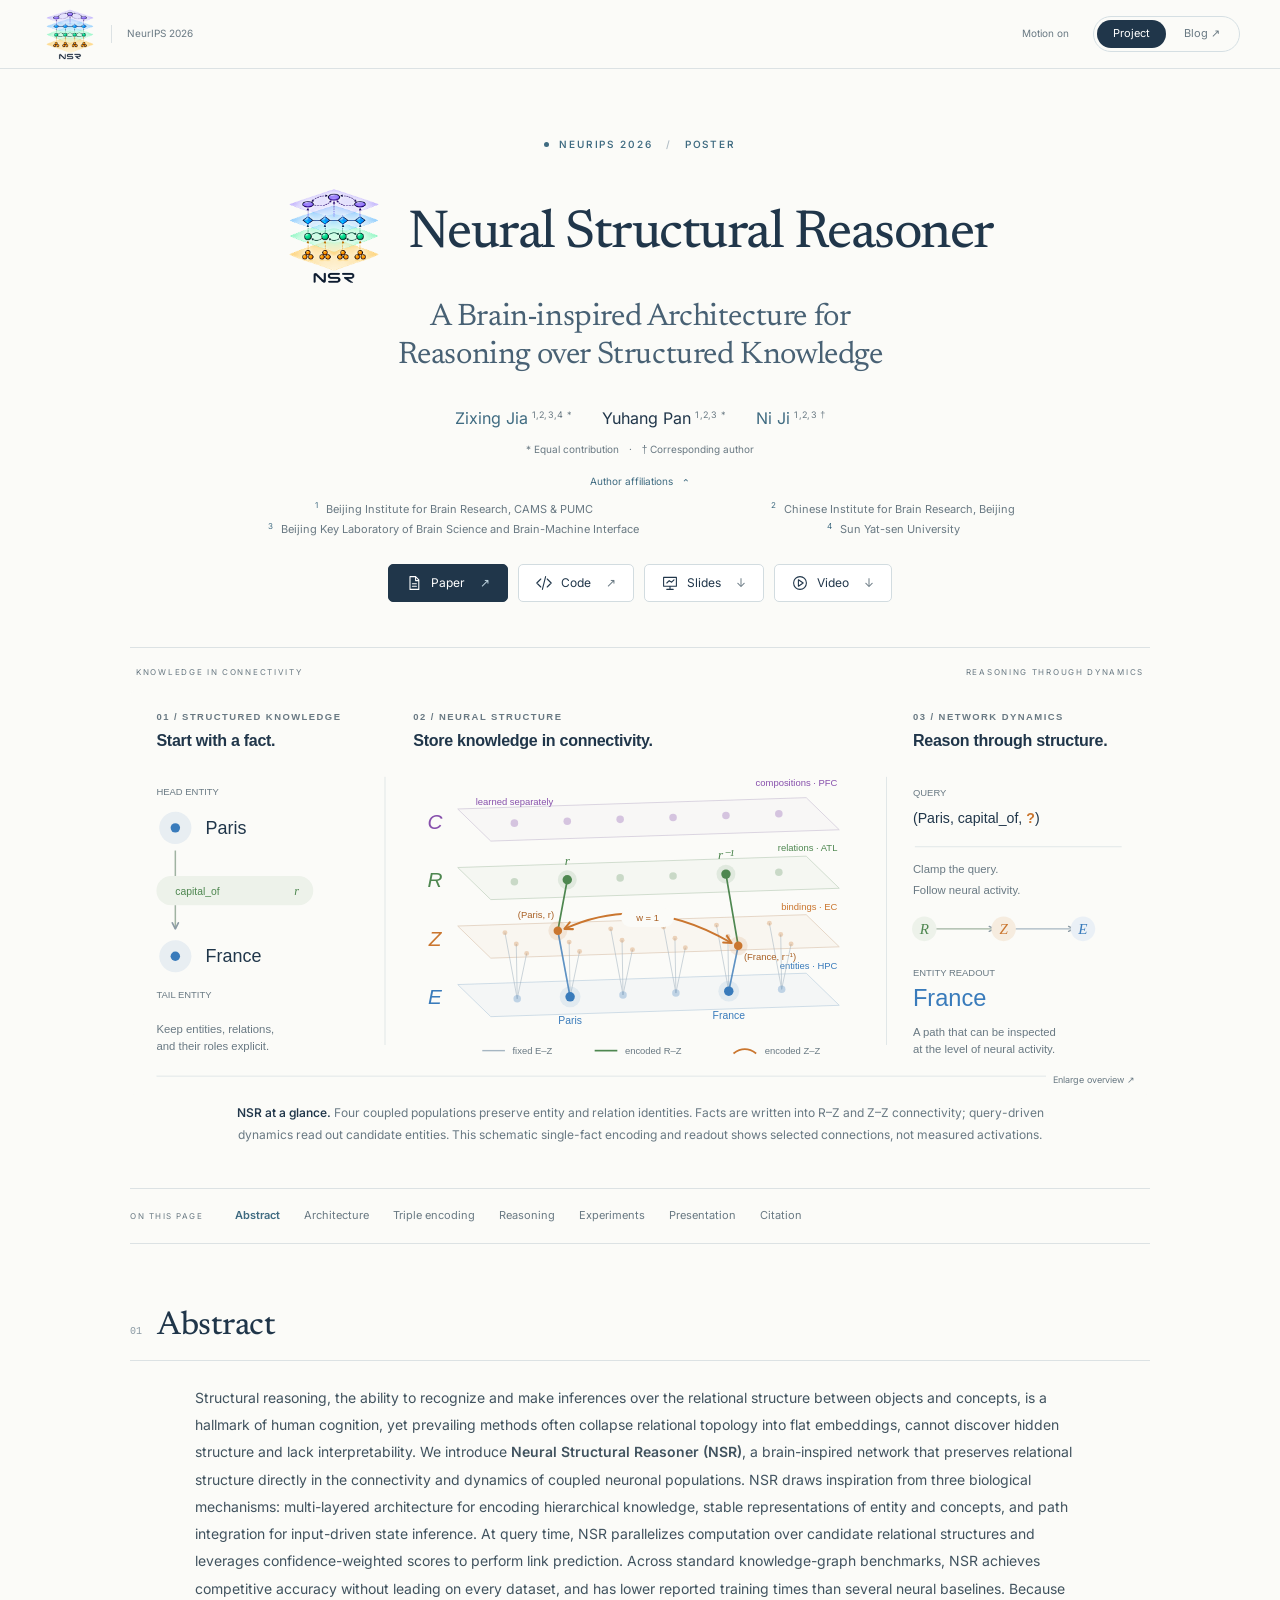
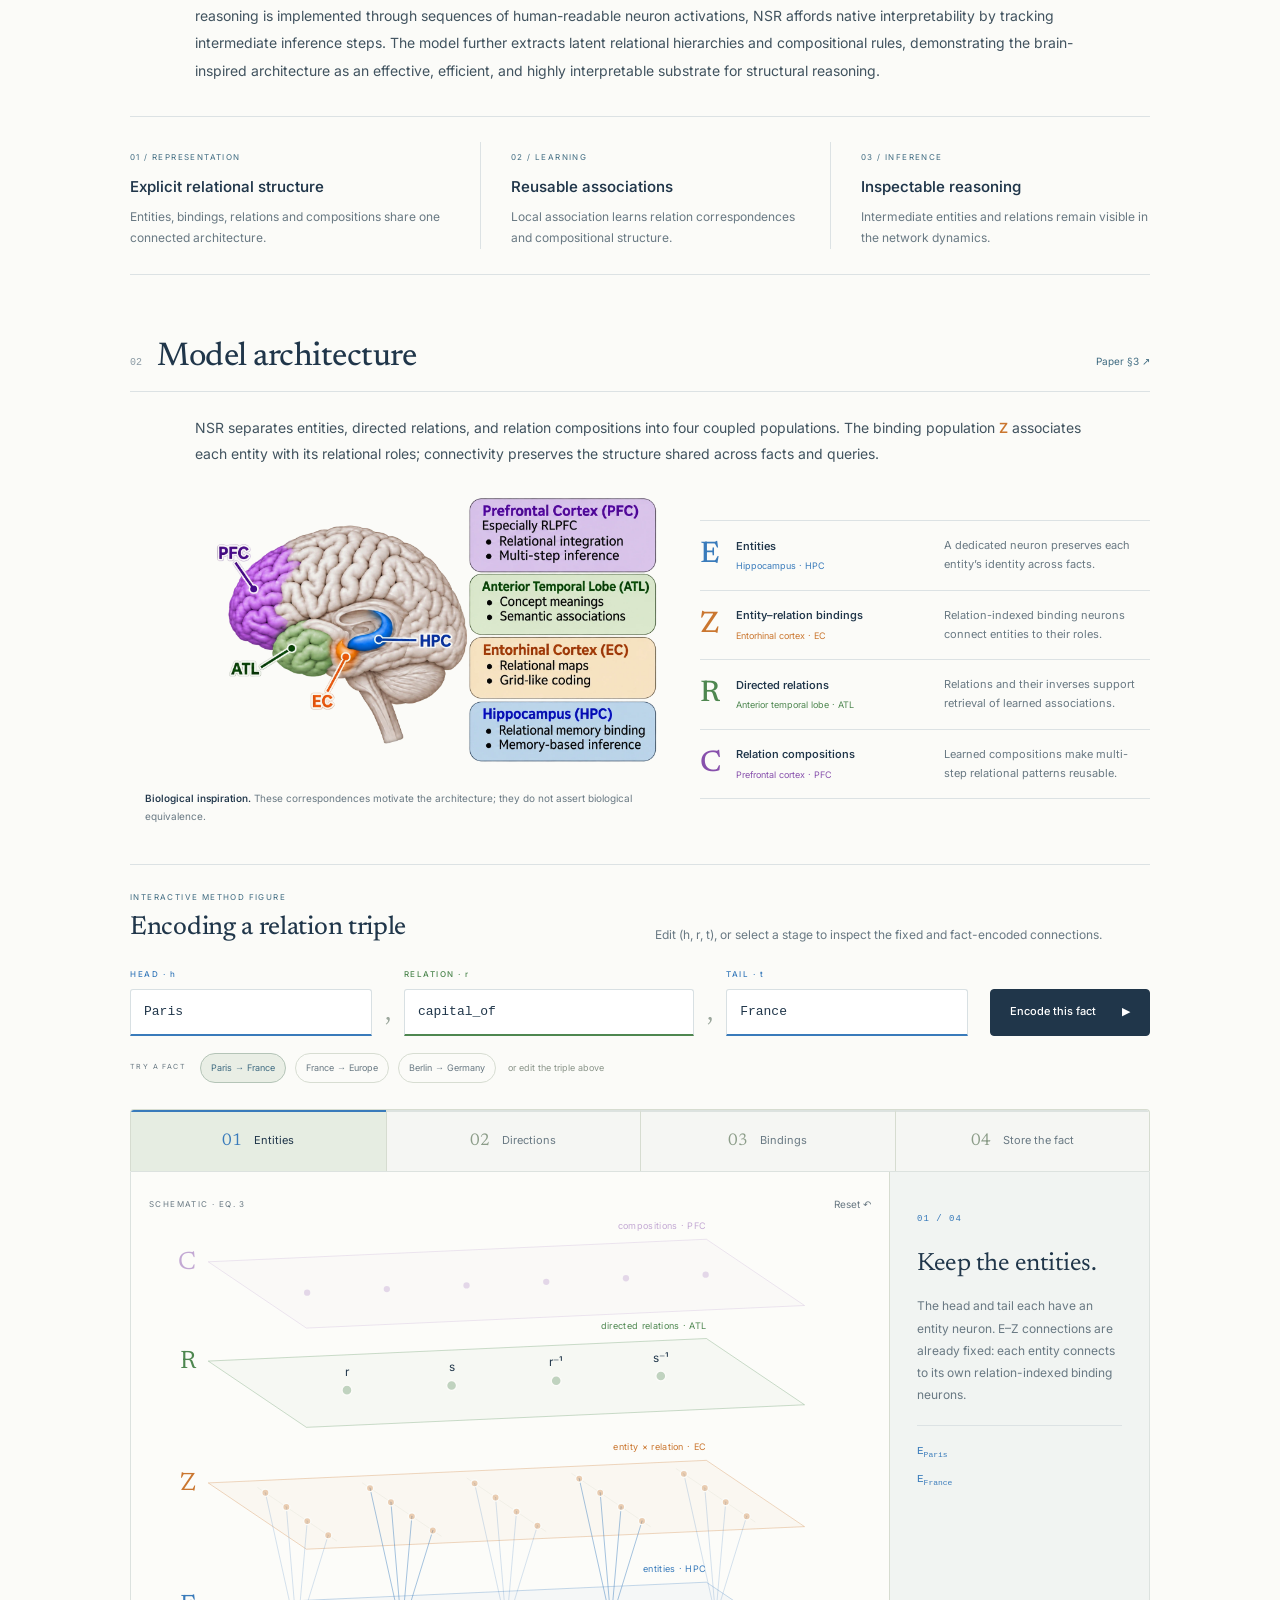
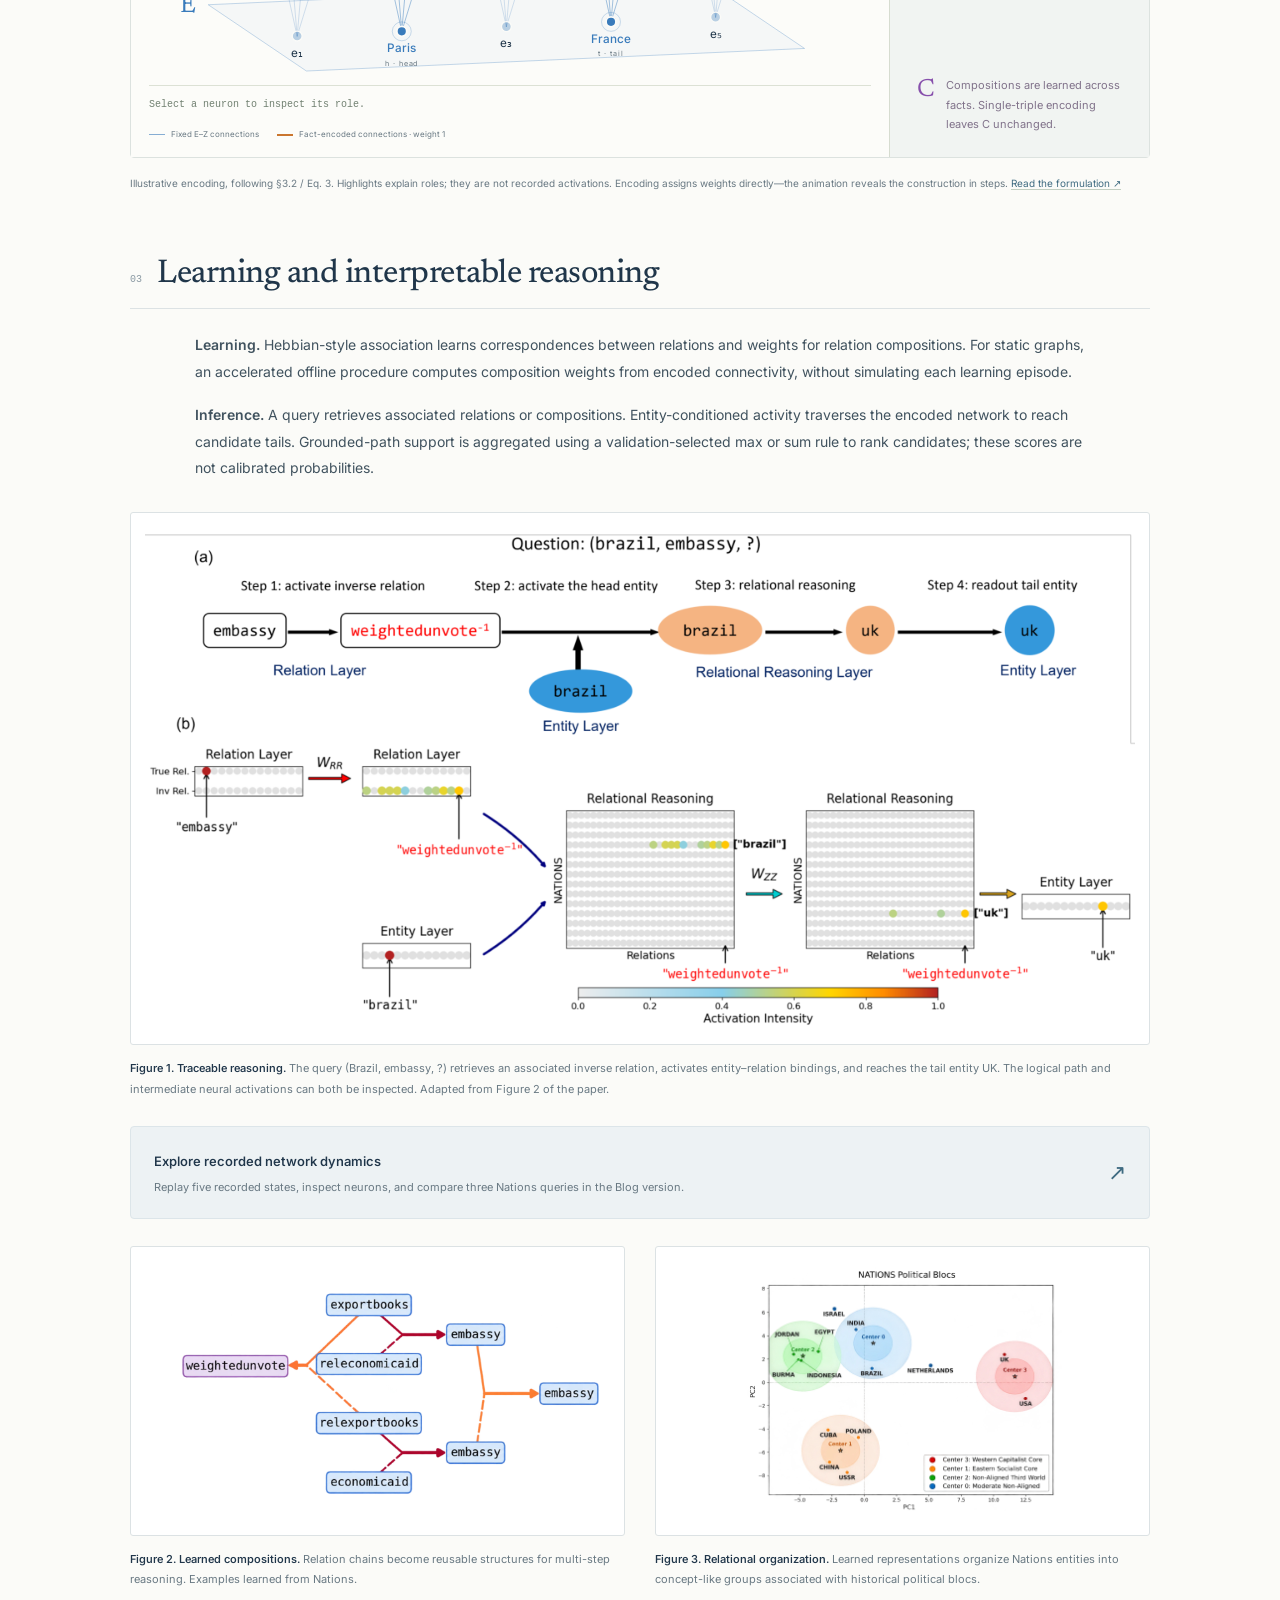
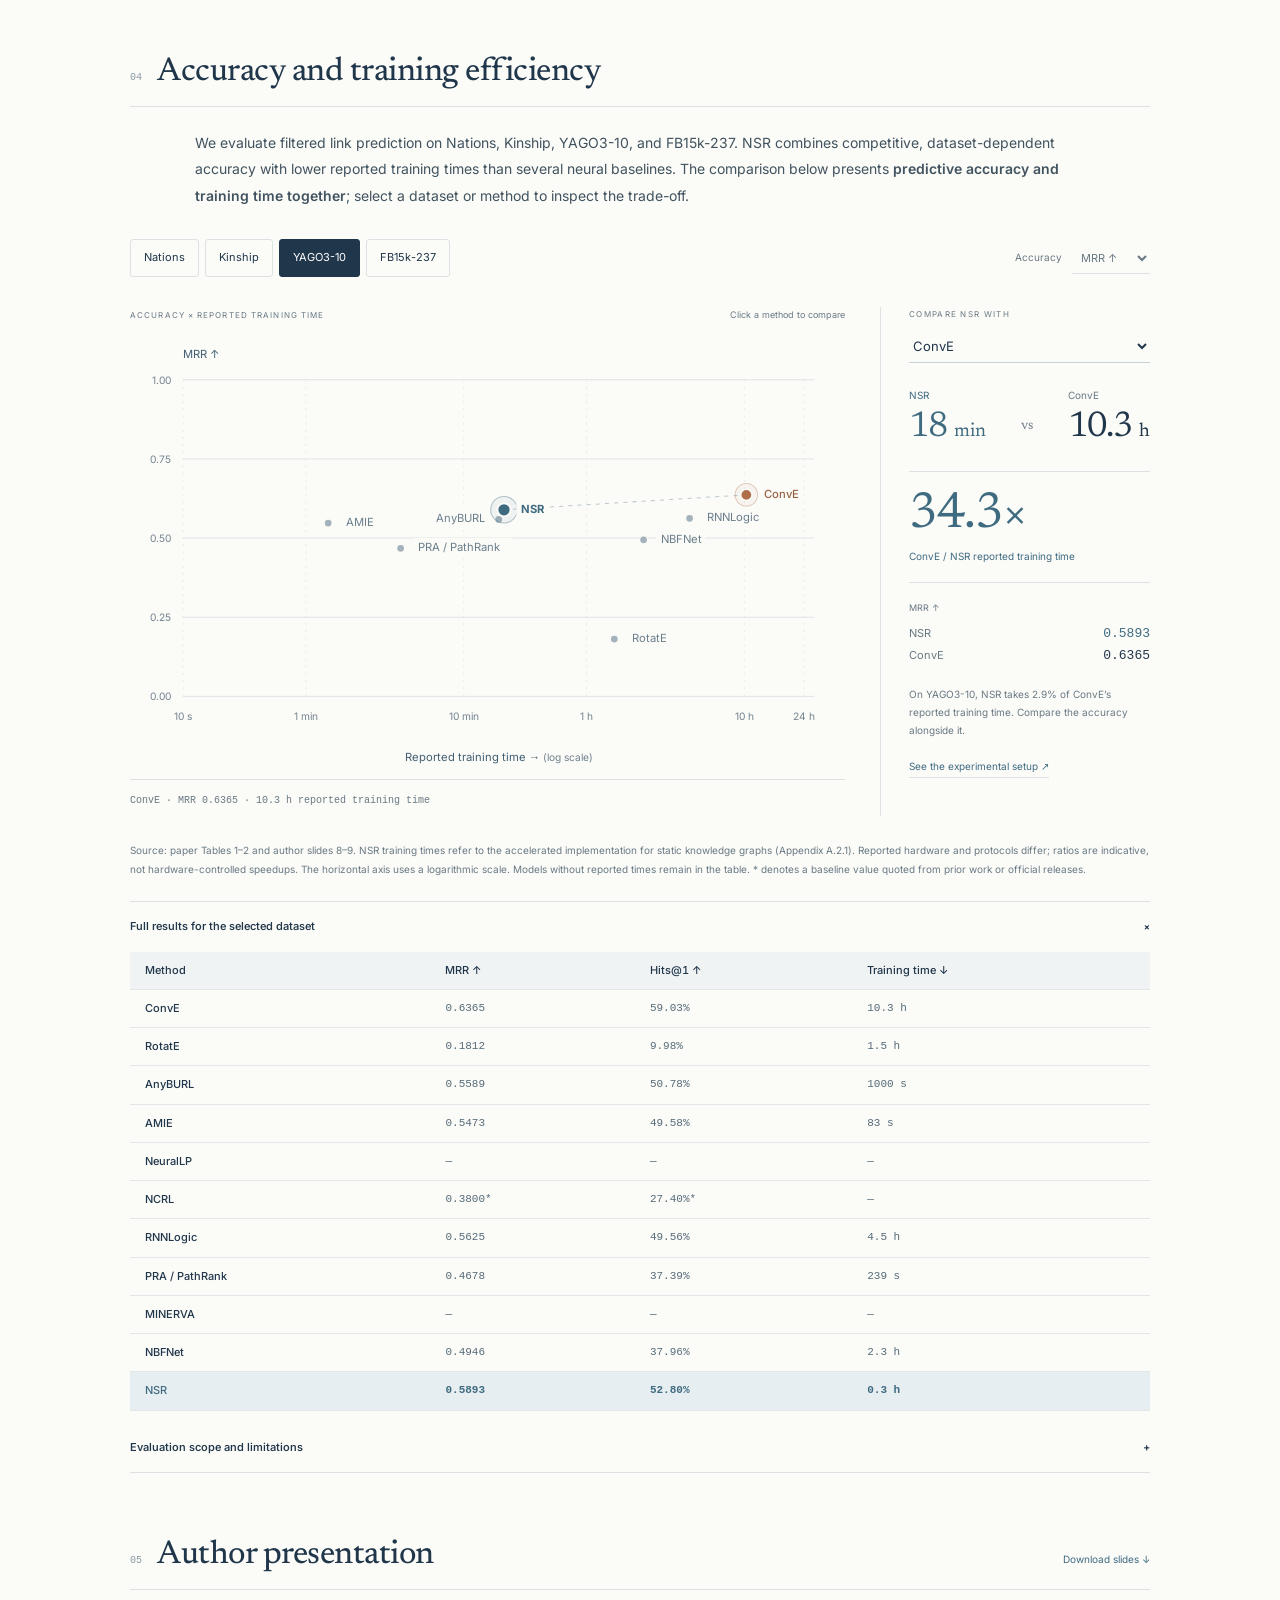
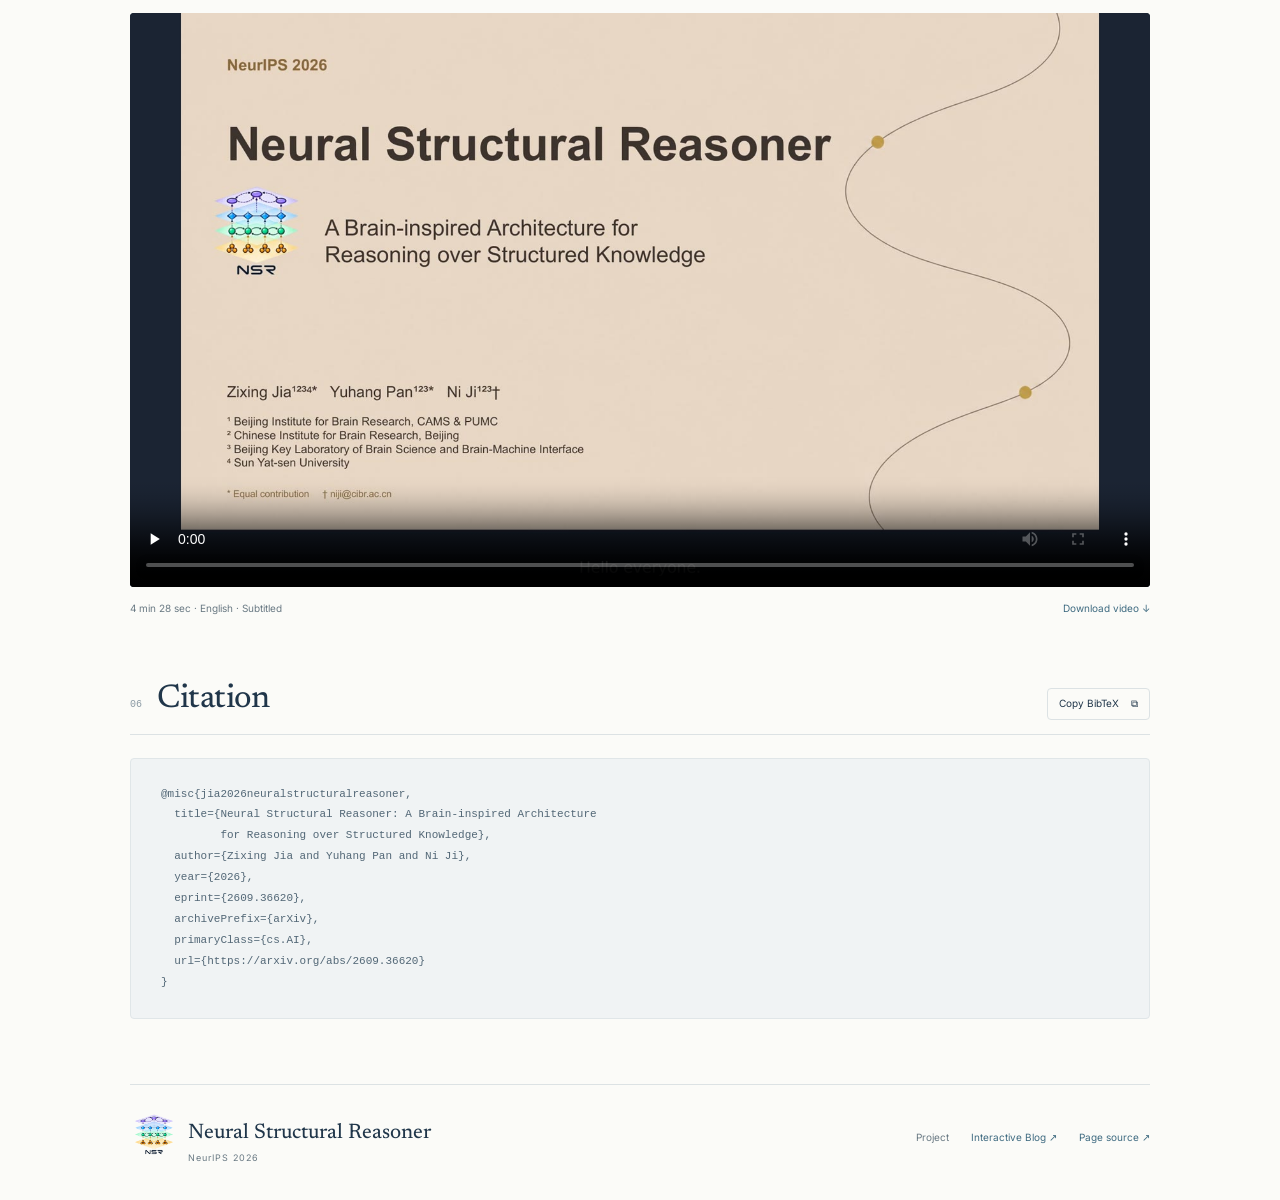
==== commit c313f847: "Use official NSR logo across both site versions and paper title" ====
--- a/project/index.html
+++ b/project/index.html
@@ -16,10 +16,10 @@
   <meta name="citation_title" content="Neural Structural Reasoner: A Brain-inspired Architecture for Reasoning over Structured Knowledge">
   <meta name="citation_author" content="Jia, Zixing"><meta name="citation_author" content="Pan, Yuhang"><meta name="citation_author" content="Ji, Ni">
   <meta name="citation_publication_date" content="2026"><meta name="citation_pdf_url" content="https://arxiv.org/pdf/2609.36620">
-  <link rel="icon" href="../assets/favicon.svg" type="image/svg+xml">
+  <link rel="icon" href="../assets/nsr-logo.png?v=20261114-4" type="image/png">
   <link rel="preload" href="../assets/newsreader-latin.woff2" as="font" type="font/woff2" crossorigin>
   <link rel="stylesheet" href="../encoding.css?v=20261114-1">
-  <link rel="stylesheet" href="project.css?v=20261114-3">
+  <link rel="stylesheet" href="project.css?v=20261114-4">
   <script defer src="project.js?v=20261114-3"></script>
   <script defer src="../encoding.js?v=20261114-1"></script>
   <script defer src="../benchmarks.js?v=20261114-3"></script>
@@ -27,13 +27,13 @@
 <body>
   <a class="skip-link" href="#abstract">Skip to content</a>
   <header class="topbar"><div class="topbar-inner">
-    <a class="wordmark" href="#top" aria-label="NSR project — back to top"><svg viewBox="0 0 34 28" aria-hidden="true"><path d="M5 23L15 5L29 21L5 23M15 5L18 22"/><circle cx="5" cy="23" r="2.5"/><circle cx="15" cy="5" r="2.5"/><circle cx="29" cy="21" r="2.5"/></svg>NSR<span>NeurIPS 2026</span></a>
+    <a class="wordmark" href="#top" aria-label="NSR project — back to top"><img class="wordmark-logo" src="../assets/nsr-logo.png" width="347" height="347" alt="NSR"><span>NeurIPS 2026</span></a>
     <div class="topbar-right"><button type="button" id="motion-toggle" aria-pressed="false" aria-label="Pause demonstration autoplay">Motion on</button><nav class="version-switch" aria-label="Page version"><a href="./" aria-current="page">Project</a><a href="../">Blog ↗</a></nav></div>
   </div></header>
   <main id="top" class="paper">
     <section class="paper-header" aria-labelledby="paper-title">
       <p class="venue"><span class="venue-dot"></span> NEURIPS 2026 <span class="venue-divider">/</span> POSTER</p>
-      <h1 id="paper-title">Neural Structural Reasoner<span>A Brain-inspired Architecture for<br class="desktop-break"> Reasoning over Structured Knowledge</span></h1>
+      <h1 id="paper-title"><span class="title-line"><img class="title-logo" src="../assets/nsr-logo.png" width="347" height="347" alt=""><span>Neural Structural Reasoner</span></span><span class="paper-subtitle">A Brain-inspired Architecture for<br class="desktop-break"> Reasoning over Structured Knowledge</span></h1>
       <div class="authors"><a href="https://horserunningwild.github.io/" target="_blank" rel="noopener">Zixing Jia<sup>1,2,3,4 *</sup></a><span>Yuhang Pan<sup>1,2,3 *</sup></span><a href="https://cibr.ac.cn/teamDetail/cibrTeamteam/7eaf96c5b298444b84328680fb1b7a15/Ni%20Ji" target="_blank" rel="noopener">Ni Ji<sup>1,2,3 †</sup></a></div>
       <p class="author-notes">* Equal contribution <span>·</span> † Corresponding author</p>
       <details class="affiliations" open><summary>Author affiliations <span aria-hidden="true">⌄</span></summary><div class="affiliation-list"><p><sup>1</sup> Beijing Institute for Brain Research, CAMS &amp; PUMC</p><p><sup>2</sup> Chinese Institute for Brain Research, Beijing</p><p><sup>3</sup> Beijing Key Laboratory of Brain Science and Brain-Machine Interface</p><p><sup>4</sup> Sun Yat-sen University</p></div></details>
@@ -107,7 +107,7 @@
   url={https://arxiv.org/abs/2609.36620}
 }</pre><p id="copy-status" class="sr-only" aria-live="polite"></p></section>
   </main>
-  <footer class="paper-footer"><div><a class="footer-name" href="#top">Neural Structural Reasoner</a><span>NeurIPS 2026</span></div><nav aria-label="Footer links"><a href="./" aria-current="page">Project</a><a href="../">Interactive Blog ↗</a><a href="https://github.com/HorseRunningWild/NSR" target="_blank" rel="noopener">Page source ↗</a></nav></footer>
+  <footer class="paper-footer"><div><a class="footer-name" href="#top"><img class="footer-logo" src="../assets/nsr-logo.png" width="347" height="347" alt="">Neural Structural Reasoner</a><span>NeurIPS 2026</span></div><nav aria-label="Footer links"><a href="./" aria-current="page">Project</a><a href="../">Interactive Blog ↗</a><a href="https://github.com/HorseRunningWild/NSR" target="_blank" rel="noopener">Page source ↗</a></nav></footer>
   <dialog id="figure-dialog"><div class="figure-dialog-head"><span id="figure-dialog-title"></span><button type="button" id="close-figure" aria-label="Close enlarged figure">Close ×</button></div><img id="figure-dialog-image" alt=""></dialog>
   <noscript><p class="noscript-note">Interactive figures require JavaScript. The paper, figures, slides and presentation are available through the links above.</p></noscript>
 </body>
--- a/project/project.css
+++ b/project/project.css
@@ -21,3 +21,10 @@
 @media(max-width:560px){.section-heading:has(.section-reference) .section-reference{flex-basis:calc(100% - 29px)}.paper-resources{display:grid;grid-template-columns:repeat(4,minmax(0,1fr));gap:6px}.resource{justify-content:center;padding:9px 6px;font-size:10px;gap:5px}.resource>span{margin-left:0}.overview-enlarge{margin-block:7px 18px}.overview-enlarge>span{bottom:-10px;right:0;font-size:8px}}
 @media(max-width:360px){.resource svg{display:none}.topbar-right{gap:9px}.version-switch a{padding:5px 10px}#motion-toggle{font-size:8px}.authors{gap:10px;font-size:11px}}
 @media(prefers-reduced-motion:reduce){html{scroll-behavior:auto}*,*::before,*::after{animation:none!important;transition:none!important}}
+/* Author-supplied identity; preserve the original image and its proportions. */
+.wordmark-logo{display:block;width:60px;height:60px;object-fit:contain;flex-shrink:0}.wordmark>span{margin-left:1px;padding-left:15px}
+h1>.title-line{display:flex;justify-content:center;align-items:center;gap:17px;margin:0;max-width:none;font:inherit;letter-spacing:inherit;color:inherit}.title-line>span{min-width:0}.title-logo{display:block;width:114px;height:114px;object-fit:contain;flex-shrink:0;margin-left:-10px}h1>.paper-subtitle{margin-top:7px}
+.footer-name{display:flex;align-items:center;gap:10px}.footer-logo{display:block;width:48px;height:48px;object-fit:contain;flex-shrink:0}.paper-footer>div>span{display:block;margin-left:58px;margin-top:-8px}
+@media(max-width:1050px){.title-logo{width:95px;height:95px}.title-line{gap:13px}}
+@media(max-width:760px){.wordmark-logo{width:54px;height:54px}.title-logo{width:90px;height:90px}h1>.title-line{gap:10px}.paper-header h1{max-width:none}}
+@media(max-width:600px){h1>.title-line{flex-direction:column;gap:11px}.title-logo{width:100px;height:100px;margin:0}h1>.paper-subtitle{margin-top:18px}.footer-name{font-size:19px}.footer-logo{width:45px;height:45px}.paper-footer>div>span{margin-left:55px}}
